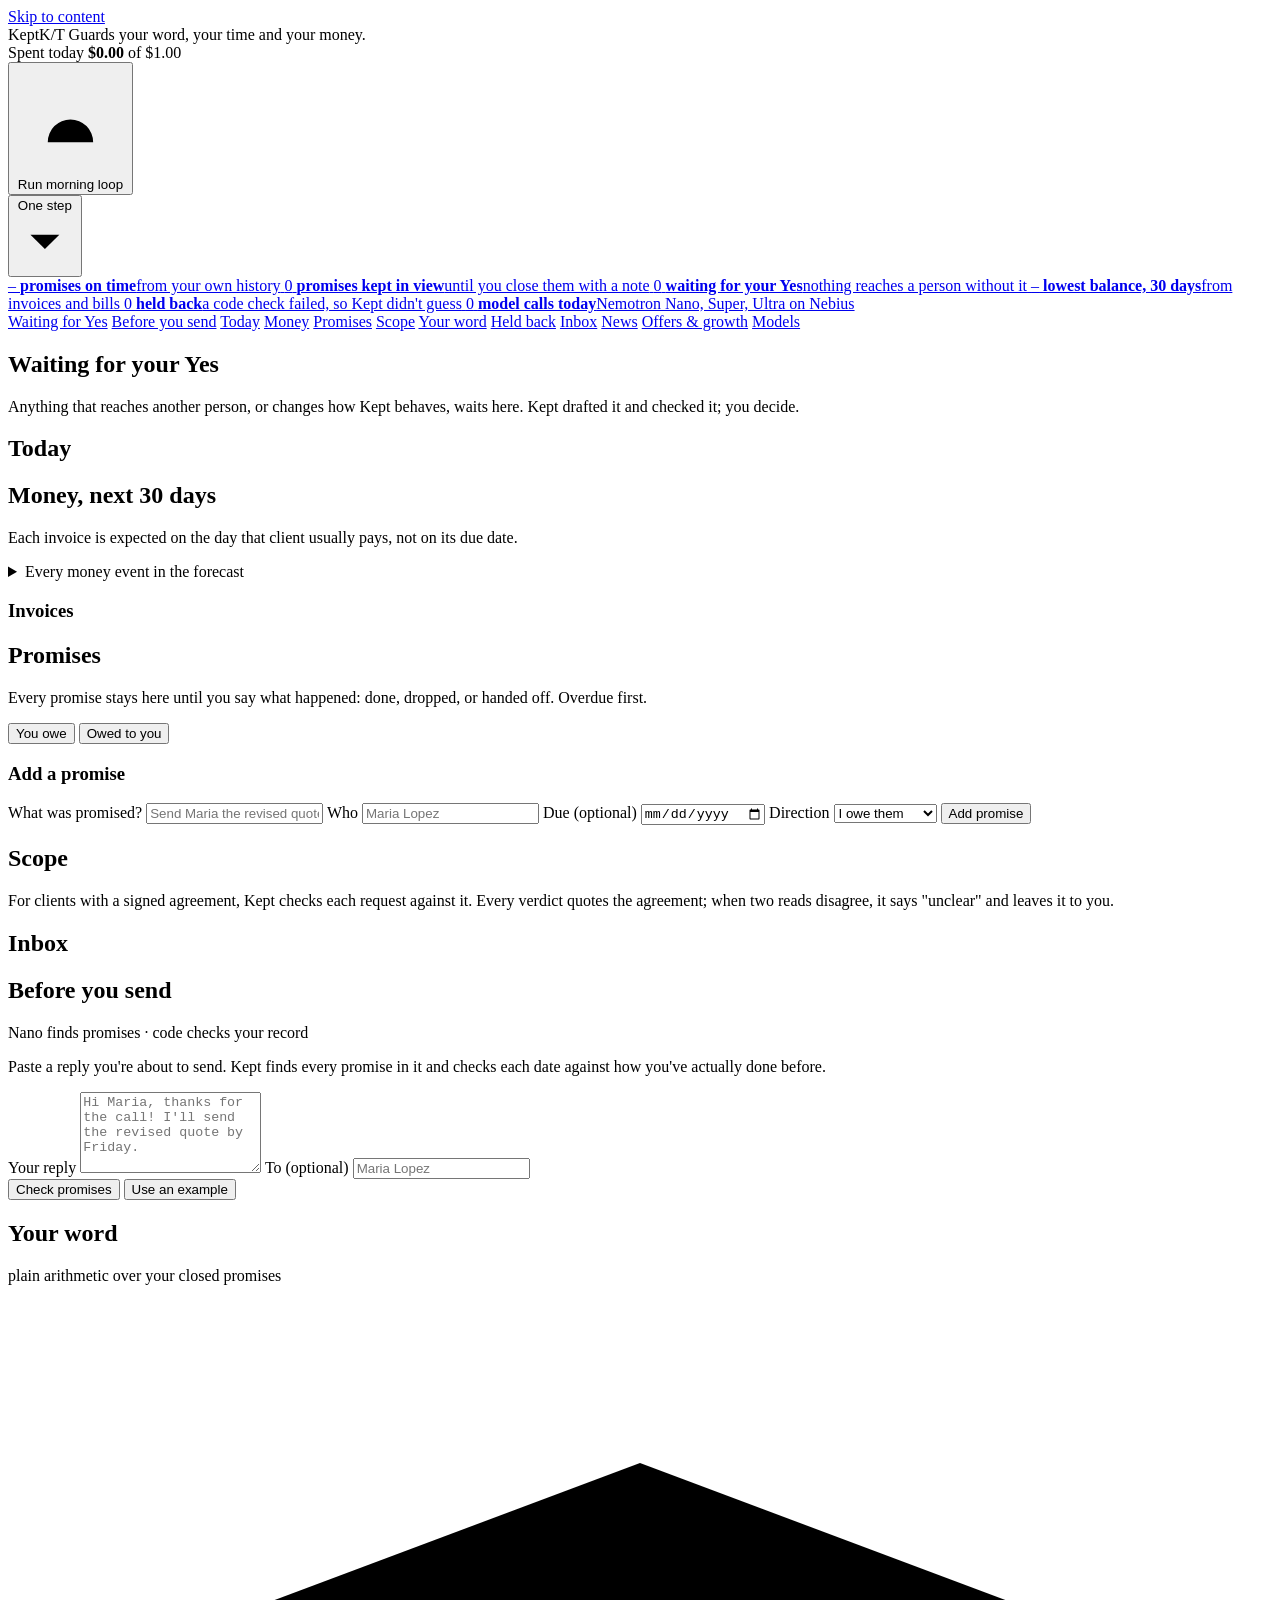
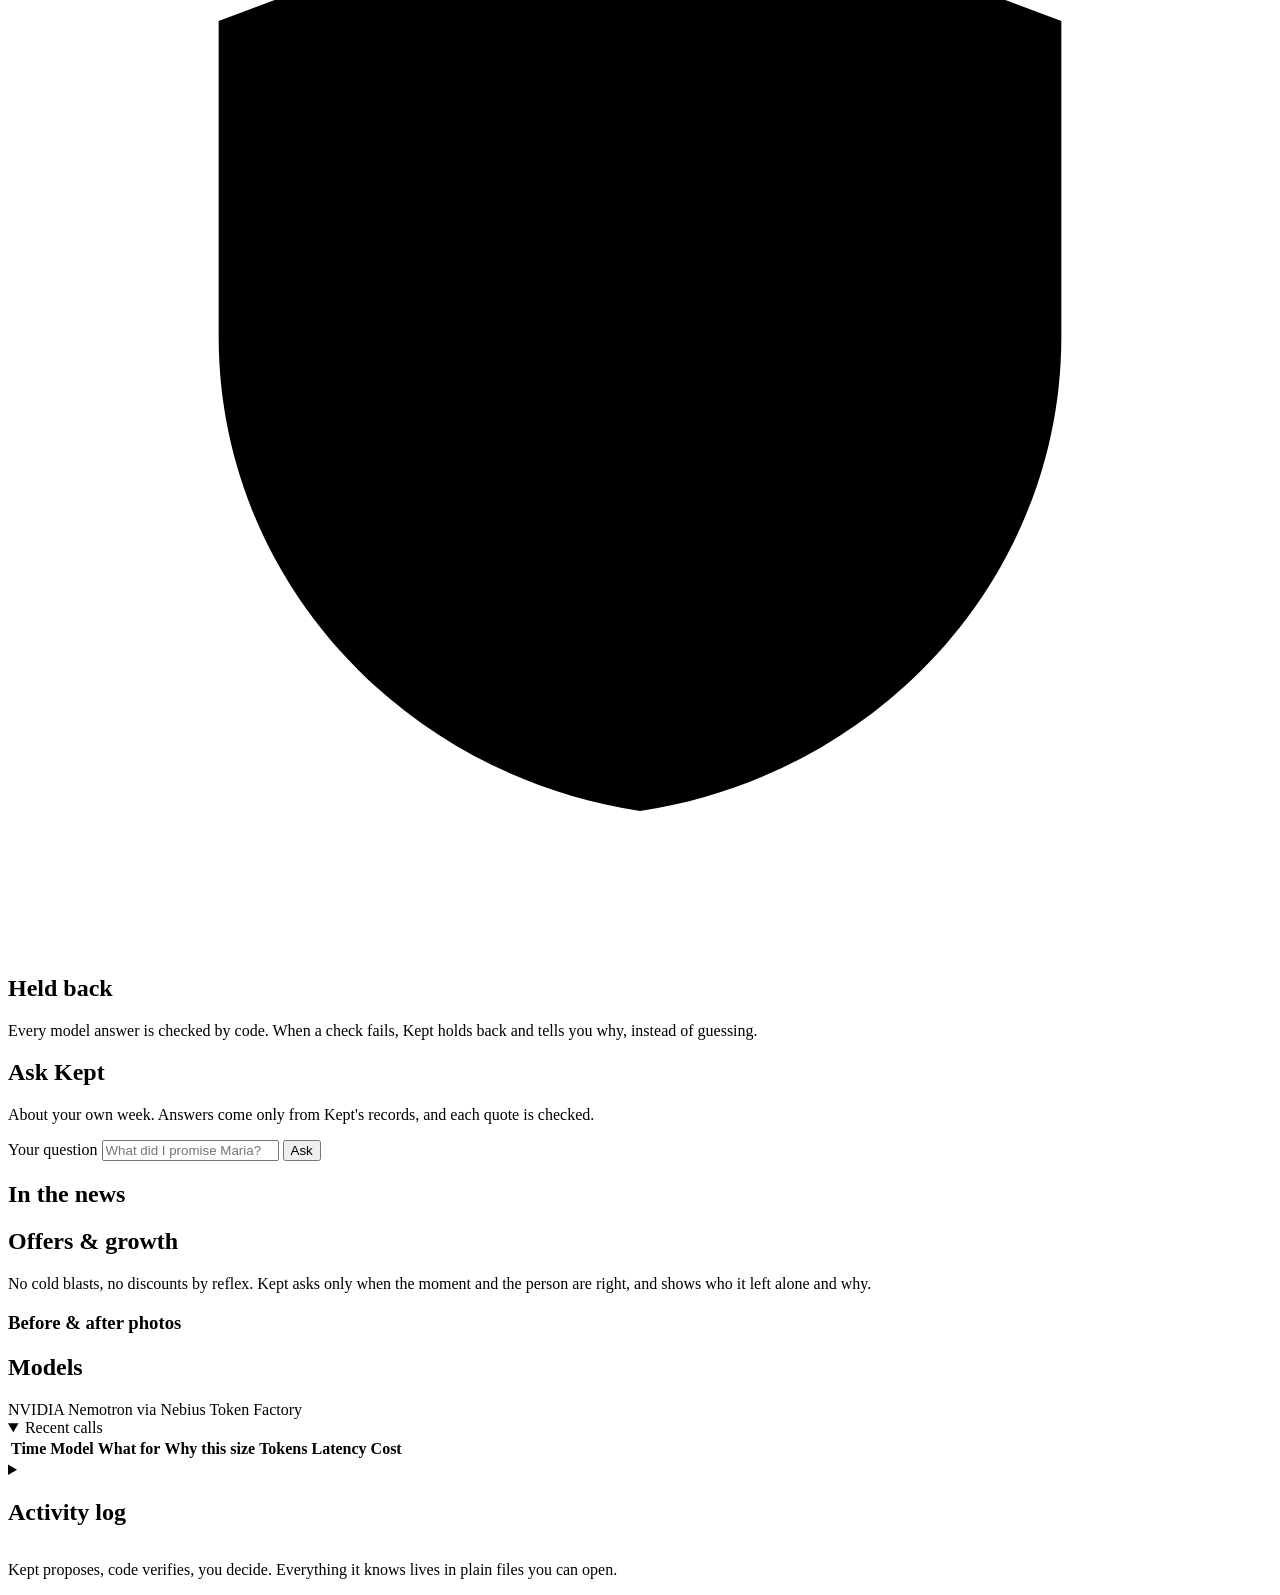
==== web/index.html @ 7b7c9bfc "Demo opens on a recorded live morning; promises the client reminds you of survive the scope check; n" ====
<!doctype html>
<html lang="en">
<head>
  <meta charset="utf-8">
  <meta name="viewport" content="width=device-width, initial-scale=1">
  <title>Kept</title>
  <meta name="description" content="Kept guards a one-person business's word, time and money. Every promise kept visible, every model answer checked, nothing sent without your Yes.">
  <meta name="color-scheme" content="light dark">
  <link rel="preconnect" href="https://fonts.googleapis.com">
  <link rel="preconnect" href="https://fonts.gstatic.com" crossorigin>
  <link rel="stylesheet" href="https://fonts.googleapis.com/css2?family=IBM+Plex+Mono:wght@400;500;600&family=Instrument+Sans:wght@400;600;700&family=Caveat:wght@500;600&display=swap">
  <link rel="stylesheet" href="/static/app.css">
</head>
<body>
  <a class="skip" href="#main">Skip to content</a>
  <!-- ink texture for rubber stamps -->
  <svg width="0" height="0" style="position:absolute" aria-hidden="true" focusable="false">
    <filter id="ink" x="-10%" y="-10%" width="120%" height="120%">
      <feTurbulence type="fractalNoise" baseFrequency=".9" numOctaves="2" seed="7" result="noise"/>
      <feColorMatrix in="noise" type="matrix" values="0 0 0 0 0  0 0 0 0 0  0 0 0 0 0  0 0 0 -0.85 1.4" result="speckle"/>
      <feComposite in="SourceGraphic" in2="speckle" operator="in" result="speckled"/>
      <feDisplacementMap in="speckled" in2="noise" scale="1.6"/>
    </filter>
  </svg>

  <header class="topbar">
    <div class="topbar-inner">
      <div class="brand">
        <span class="wordmark" aria-label="Kept">Kept<span class="seal" aria-hidden="true">K/T</span></span>
        <span class="badge badge-demo" id="demo-badge" hidden title="Demo mode: outgoing mail is saved to an outbox, never sent">Demo</span>
        <span class="tagline">Guards your word, your time and your money.</span>
        <span class="snap-note" id="snap-note" hidden></span>
      </div>

      <div class="tier-chips" id="tier-chips" aria-label="Model spend today by size"></div>

      <div class="spend" id="spend" title="Model spend today against the daily budget">
        <div class="spend-label"><span>Spent today</span> <strong id="spend-num">$0.00</strong> <span class="muted" id="spend-of">of $1.00</span></div>
        <div class="bar" role="progressbar" id="spend-bar" aria-label="Model spend today" aria-valuemin="0" aria-valuemax="100" aria-valuenow="0"><span id="spend-fill"></span></div>
      </div>

      <div class="actions">
        <button class="btn btn-primary" id="run-day" type="button" data-job="day">
          <svg class="ico" aria-hidden="true" viewBox="0 0 24 24"><path d="M12 3v2M5.6 5.6l1.4 1.4M3 12h2M19 12h2M17 7l1.4-1.4M7 17a5 5 0 1 1 10 0" /><path d="M3 20h18"/></svg>
          <span>Run morning loop</span>
        </button>
        <div class="menu">
          <button class="btn btn-quiet" id="jobs-toggle" type="button" aria-haspopup="true" aria-expanded="false" aria-controls="jobs-menu">
            <span>One step</span>
            <svg class="ico ico-sm" aria-hidden="true" viewBox="0 0 24 24"><path d="M6 9l6 6 6-6"/></svg>
          </button>
          <div class="menu-pop" id="jobs-menu" role="menu" hidden>
            <p class="menu-group" aria-hidden="true">Your word</p>
            <button role="menuitem" type="button" data-job="triage"><strong>Sort the inbox</strong><span>Nano labels mail and pulls out promises</span></button>
            <button role="menuitem" type="button" data-job="follow_ups"><strong>Draft follow-ups</strong><span>Super writes replies for due promises</span></button>
            <button role="menuitem" type="button" data-job="overload"><strong>Weigh the week</strong><span>Ultra picks one deadline to move</span></button>
            <button role="menuitem" type="button" data-job="learn"><strong>Learn from your history</strong><span>Ultra proposes a rule; code recounts the evidence</span></button>
            <p class="menu-group" aria-hidden="true">Your money</p>
            <button role="menuitem" type="button" data-job="money"><strong>Chase unpaid invoices</strong><span>Friendly, firm, final: one step at a time</span></button>
            <button role="menuitem" type="button" data-job="rescue"><strong>Plan a cash rescue</strong><span>Ultra ranks the fastest honest ways to close a gap</span></button>
            <button role="menuitem" type="button" data-job="offers"><strong>Consider seasonal offers</strong><span>Only when the moment and the person are right</span></button>
            <button role="menuitem" type="button" data-job="growth"><strong>Look for happy clients</strong><span>Ask for a review only at the right moment</span></button>
            <p class="menu-group" aria-hidden="true">Your day</p>
            <button role="menuitem" type="button" data-job="watch"><strong>Check the news</strong><span>Web search, only quoted facts survive</span></button>
            <button role="menuitem" type="button" data-job="brief"><strong>Write the brief</strong><span>Super writes today, rules add what's overdue</span></button>
            <hr id="reset-sep" hidden>
            <button role="menuitem" type="button" id="demo-reset" hidden><strong>Reset demo data</strong><span>Back to the seeded week</span></button>
          </div>
        </div>
      </div>
    </div>
    <div class="runbar" id="runbar" hidden>
      <div class="runbar-inner">
        <span class="spinner" aria-hidden="true"></span>
        <span id="runbar-text">Working…</span>
        <span class="muted" id="runbar-time"></span>
      </div>
    </div>
  </header>

  <div class="toasts" id="toasts" aria-live="assertive" aria-atomic="false"></div>
  <div class="sr-only" id="announcer" aria-live="polite" aria-atomic="true"></div>

  <main id="main" tabindex="-1">
    <!-- the core ideas, with live numbers -->
    <section class="principles" aria-label="Kept at a glance">
      <a class="principle p-word" href="#word">
        <span class="p-num" id="p-word">–</span>
        <span class="p-text"><strong>promises on time</strong><span id="p-word-sub">from your own history</span></span>
      </a>
      <a class="principle" href="#promises">
        <span class="p-num" id="p-open">0</span>
        <span class="p-text"><strong>promises kept in view</strong><span id="p-open-sub">until you close them with a note</span></span>
      </a>
      <a class="principle p-ask" href="#approvals">
        <span class="p-num" id="p-pending">0</span>
        <span class="p-text"><strong>waiting for your Yes</strong><span>nothing reaches a person without it</span></span>
      </a>
      <a class="principle p-cash" href="#money">
        <span class="p-num" id="p-cash">–</span>
        <span class="p-text"><strong id="p-cash-label">lowest balance, 30 days</strong><span id="p-cash-sub">from invoices and bills</span></span>
      </a>
      <a class="principle p-held" href="#held">
        <span class="p-num" id="p-held">0</span>
        <span class="p-text"><strong>held back</strong><span>a code check failed, so Kept didn't guess</span></span>
      </a>
      <a class="principle p-models" href="#models">
        <span class="p-num" id="p-calls">0</span>
        <span class="p-text"><strong>model calls today</strong><span>Nemotron Nano, Super, Ultra on Nebius</span></span>
      </a>
    </section>

    <nav class="jump" aria-label="Sections">
      <a href="#approvals">Waiting for Yes</a>
      <a href="#precheck">Before you send</a>
      <a href="#today">Today</a>
      <a href="#money">Money</a>
      <a href="#rescue" id="jump-rescue" hidden>Rescue plan</a>
      <a href="#promises">Promises</a>
      <a href="#scope">Scope</a>
      <a href="#word">Your word</a>
      <a href="#held">Held back</a>
      <a href="#inbox">Inbox</a>
      <a href="#news">News</a>
      <a href="#growth">Offers &amp; growth</a>
      <a href="#models">Models</a>
    </nav>

    <div class="layout">
      <div class="col col-main">
        <section class="card card-approvals o-1" id="approvals" aria-labelledby="h-approvals">
          <div class="card-head">
            <h2 id="h-approvals">Waiting for your Yes</h2>
            <span class="count" id="approvals-count"></span>
          </div>
          <div class="card-body">
            <p class="lede">Anything that reaches another person, or changes how Kept behaves, waits here. Kept drafted it and checked it; you decide.</p>
            <div id="approvals-list"></div>
            <details class="sub" id="decided-wrap" hidden open>
              <summary>Recently decided <span class="muted" id="decided-count"></span></summary>
              <ul class="plain" id="decided-list"></ul>
            </details>
          </div>
        </section>

        <section class="card o-3" id="today" aria-labelledby="h-today" data-fold>
          <div class="card-head">
            <h2 id="h-today">Today</h2>
            <span class="meta" id="brief-meta"></span>
          </div>
          <div class="card-body"><div id="brief"></div></div>
        </section>

        <section class="card card-money o-4" id="money" aria-labelledby="h-money" data-fold>
          <div class="card-head">
            <h2 id="h-money">Money, next 30 days</h2>
            <span class="meta" id="money-meta"></span>
          </div>
          <div class="card-body">
            <p class="lede">Each invoice is expected on the day that client usually pays, not on its due date.</p>
            <div id="cash-callout"></div>
            <div class="chart" id="cash-chart"></div>
            <details class="sub" id="cash-events-wrap">
              <summary>Every money event in the forecast <span class="muted" id="cash-events-count"></span></summary>
              <ul class="plain events" id="cash-events"></ul>
            </details>
            <h3 class="h3">Invoices</h3>
            <div id="invoices"></div>
          </div>
        </section>

        <section class="card card-rescue o-5" id="rescue" aria-labelledby="h-rescue" hidden data-fold>
          <div class="card-head">
            <h2 id="h-rescue">Rescue plan</h2>
            <span class="meta" id="rescue-meta"></span>
          </div>
          <div class="card-body"><div id="rescue-body"></div></div>
        </section>

        <section class="card o-6" id="promises" aria-labelledby="h-promises" data-fold>
          <div class="card-head">
            <h2 id="h-promises">Promises</h2>
            <span class="count" id="promises-count"></span>
          </div>
          <div class="card-body">
            <p class="lede">Every promise stays here until you say what happened: done, dropped, or handed off. Overdue first.</p>
            <div class="tabs" role="tablist" aria-label="Which promises">
              <button role="tab" type="button" id="tab-i_owe" aria-controls="ledger-panel" aria-selected="true" data-dir="i_owe">You owe <span class="tab-n" id="n-i_owe"></span></button>
              <button role="tab" type="button" id="tab-owed_to_me" aria-controls="ledger-panel" aria-selected="false" tabindex="-1" data-dir="owed_to_me">Owed to you <span class="tab-n" id="n-owed_to_me"></span></button>
            </div>
            <div id="ledger-panel" role="tabpanel" aria-labelledby="tab-i_owe">
              <ul class="ledger" id="ledger-list"></ul>
            </div>

            <form class="addform" id="add-form" autocomplete="off">
              <h3 class="h3">Add a promise</h3>
              <div class="fields">
                <label class="field field-wide"><span>What was promised?</span>
                  <input name="text" required maxlength="300" placeholder="Send Maria the revised quote">
                </label>
                <label class="field"><span>Who</span>
                  <input name="who" maxlength="120" placeholder="Maria Lopez">
                </label>
                <label class="field"><span>Due <span class="muted">(optional)</span></span>
                  <input name="due" type="date">
                </label>
                <label class="field"><span>Direction</span>
                  <select name="direction">
                    <option value="i_owe">I owe them</option>
                    <option value="owed_to_me">They owe me</option>
                  </select>
                </label>
                <button class="btn btn-secondary" type="submit">Add promise</button>
              </div>
            </form>

            <details class="sub" id="closed-wrap" hidden open>
              <summary>Closed recently <span class="muted" id="closed-count"></span></summary>
              <ul class="plain" id="closed-list"></ul>
            </details>
          </div>
        </section>

        <section class="card o-7" id="scope" aria-labelledby="h-scope" data-fold>
          <div class="card-head">
            <h2 id="h-scope">Scope</h2>
            <span class="meta" id="scope-meta"></span>
          </div>
          <div class="card-body">
            <p class="lede">For clients with a signed agreement, Kept checks each request against it. Every verdict quotes the agreement; when two reads disagree, it says "unclear" and leaves it to you.</p>
            <div id="scope-list"></div>
          </div>
        </section>

        <section class="card o-10" id="inbox" aria-labelledby="h-inbox" data-fold data-folded>
          <div class="card-head">
            <h2 id="h-inbox">Inbox</h2>
            <span class="count" id="inbox-count"></span>
          </div>
          <div class="card-body"><ul class="mail" id="inbox-list"></ul></div>
        </section>
      </div>

      <div class="col col-side">
        <section class="card card-precheck o-2" id="precheck" aria-labelledby="h-precheck">
          <div class="card-head">
            <h2 id="h-precheck">Before you send</h2>
            <span class="meta">Nano finds promises · code checks your record</span>
          </div>
          <div class="card-body">
            <p class="lede">Paste a reply you're about to send. Kept finds every promise in it and checks each date against how you've actually done before.</p>
            <form id="pre-form" class="preform" autocomplete="off">
              <label class="field"><span>Your reply</span>
                <textarea id="pre-text" name="text" rows="5" required maxlength="4000" placeholder="Hi Maria, thanks for the call! I'll send the revised quote by Friday."></textarea>
              </label>
              <label class="field"><span>To <span class="muted">(optional)</span></span>
                <input id="pre-to" name="to" maxlength="120" placeholder="Maria Lopez">
              </label>
              <div class="pre-actions">
                <button class="btn btn-primary" type="submit" id="pre-btn">Check promises</button>
                <button class="btn btn-quiet btn-small" type="button" id="pre-example">Use an example</button>
              </div>
            </form>
            <div id="pre-out" aria-live="polite"></div>
          </div>
        </section>

        <section class="card o-8" id="word" aria-labelledby="h-word" data-fold>
          <div class="card-head">
            <h2 id="h-word">Your word</h2>
            <span class="meta">plain arithmetic over your closed promises</span>
          </div>
          <div class="card-body"><div id="word-body"></div></div>
        </section>

        <section class="card card-held o-9" id="held" aria-labelledby="h-held" data-fold>
          <div class="card-head">
            <h2 id="h-held">
              <svg class="ico" aria-hidden="true" viewBox="0 0 24 24"><path d="M12 3l8 3v6c0 4.5-3.4 8.3-8 9-4.6-.7-8-4.5-8-9V6l8-3z"/><path d="M9 12l2 2 4-4"/></svg>
              Held back
            </h2>
            <span class="count" id="held-count"></span>
          </div>
          <div class="card-body">
            <p class="lede">Every model answer is checked by code. When a check fails, Kept holds back and tells you why, instead of guessing.</p>
            <ul class="held" id="held-list"></ul>
          </div>
        </section>

        <section class="card o-11" id="ask" aria-labelledby="h-ask" data-fold>
          <div class="card-head"><h2 id="h-ask">Ask Kept</h2></div>
          <div class="card-body">
            <p class="lede">About your own week. Answers come only from Kept's records, and each quote is checked.</p>
            <form id="ask-form" class="askform" autocomplete="off">
              <label class="sr-only" for="ask-q">Your question</label>
              <input id="ask-q" name="question" required maxlength="500" placeholder="What did I promise Maria?">
              <button class="btn btn-secondary" type="submit" id="ask-btn">Ask</button>
            </form>
            <div id="ask-out" aria-live="polite"></div>
          </div>
        </section>

        <section class="card o-12" id="news" aria-labelledby="h-news" data-fold data-folded>
          <div class="card-head">
            <h2 id="h-news">In the news</h2>
            <span class="meta" id="news-meta"></span>
          </div>
          <div class="card-body"><div id="news-list"></div></div>
        </section>

        <section class="card o-13" id="growth" aria-labelledby="h-growth" data-fold>
          <div class="card-head">
            <h2 id="h-growth">Offers &amp; growth</h2>
          </div>
          <div class="card-body">
            <p class="lede">No cold blasts, no discounts by reflex. Kept asks only when the moment and the person are right, and shows who it left alone and why.</p>
            <div id="growth-body"></div>
            <h3 class="h3">Before &amp; after photos</h3>
            <div id="media-body"></div>
          </div>
        </section>
      </div>
    </div>

    <div class="wide">
      <section class="card" id="models" aria-labelledby="h-models" data-fold>
        <div class="card-head">
          <h2 id="h-models">Models</h2>
          <span class="meta">NVIDIA Nemotron via Nebius Token Factory</span>
        </div>
        <div class="card-body">
          <div class="tiers" id="tiers"></div>
          <div class="budget" id="budget"></div>
          <details class="sub" id="calls-details" open>
            <summary>Recent calls <span class="muted" id="calls-count"></span></summary>
            <div class="table-wrap" id="calls-wrap" tabindex="0" role="region" aria-label="Recent model calls">
              <table class="calls">
                <thead><tr><th scope="col">Time</th><th scope="col">Model</th><th scope="col">What for</th><th scope="col" class="why-col">Why this size</th><th scope="col" class="num tok-col">Tokens</th><th scope="col" class="num">Latency</th><th scope="col" class="num">Cost</th></tr></thead>
                <tbody id="calls-body"></tbody>
              </table>
            </div>
            <p class="empty" id="calls-empty" hidden></p>
          </details>
        </div>
      </section>

      <section class="card" id="activity" aria-labelledby="h-activity">
        <details>
          <summary><h2 id="h-activity" class="inline-h">Activity log</h2> <span class="muted" id="activity-count"></span></summary>
          <ul class="activity" id="activity-list"></ul>
        </details>
      </section>
    </div>
  </main>

  <footer class="foot">
    <p>Kept proposes, code verifies, you decide. Everything it knows lives in plain files you can open. <span id="owner-line"></span></p>
  </footer>

  <dialog id="close-dialog" aria-labelledby="close-title">
    <form method="dialog" id="close-form">
      <h2 id="close-title">Close this promise</h2>
      <p class="dialog-promise" id="close-text"></p>
      <fieldset class="resolutions">
        <legend>What happened?</legend>
        <label><input type="radio" name="resolution" value="done" checked> <span><strong>Done</strong> it's delivered</span></label>
        <label><input type="radio" name="resolution" value="dropped"> <span><strong>Dropped</strong> not doing it, on purpose</span></label>
        <label><input type="radio" name="resolution" value="handed_off"> <span><strong>Handed off</strong> someone else has it</span></label>
      </fieldset>
      <label class="field"><span>Note for future you <span class="muted">(required, what actually happened)</span></span>
        <textarea name="note" id="close-note" rows="3" minlength="5" required placeholder="Sent the quote PDF, Maria confirmed"></textarea>
      </label>
      <p class="form-error" id="close-error" role="alert"></p>
      <div class="dialog-actions">
        <button class="btn btn-quiet" type="button" id="close-cancel">Cancel</button>
        <button class="btn btn-primary" type="submit" id="close-submit">Close promise</button>
      </div>
    </form>
  </dialog>

  <script src="/static/app.js" defer></script>
</body>
</html>
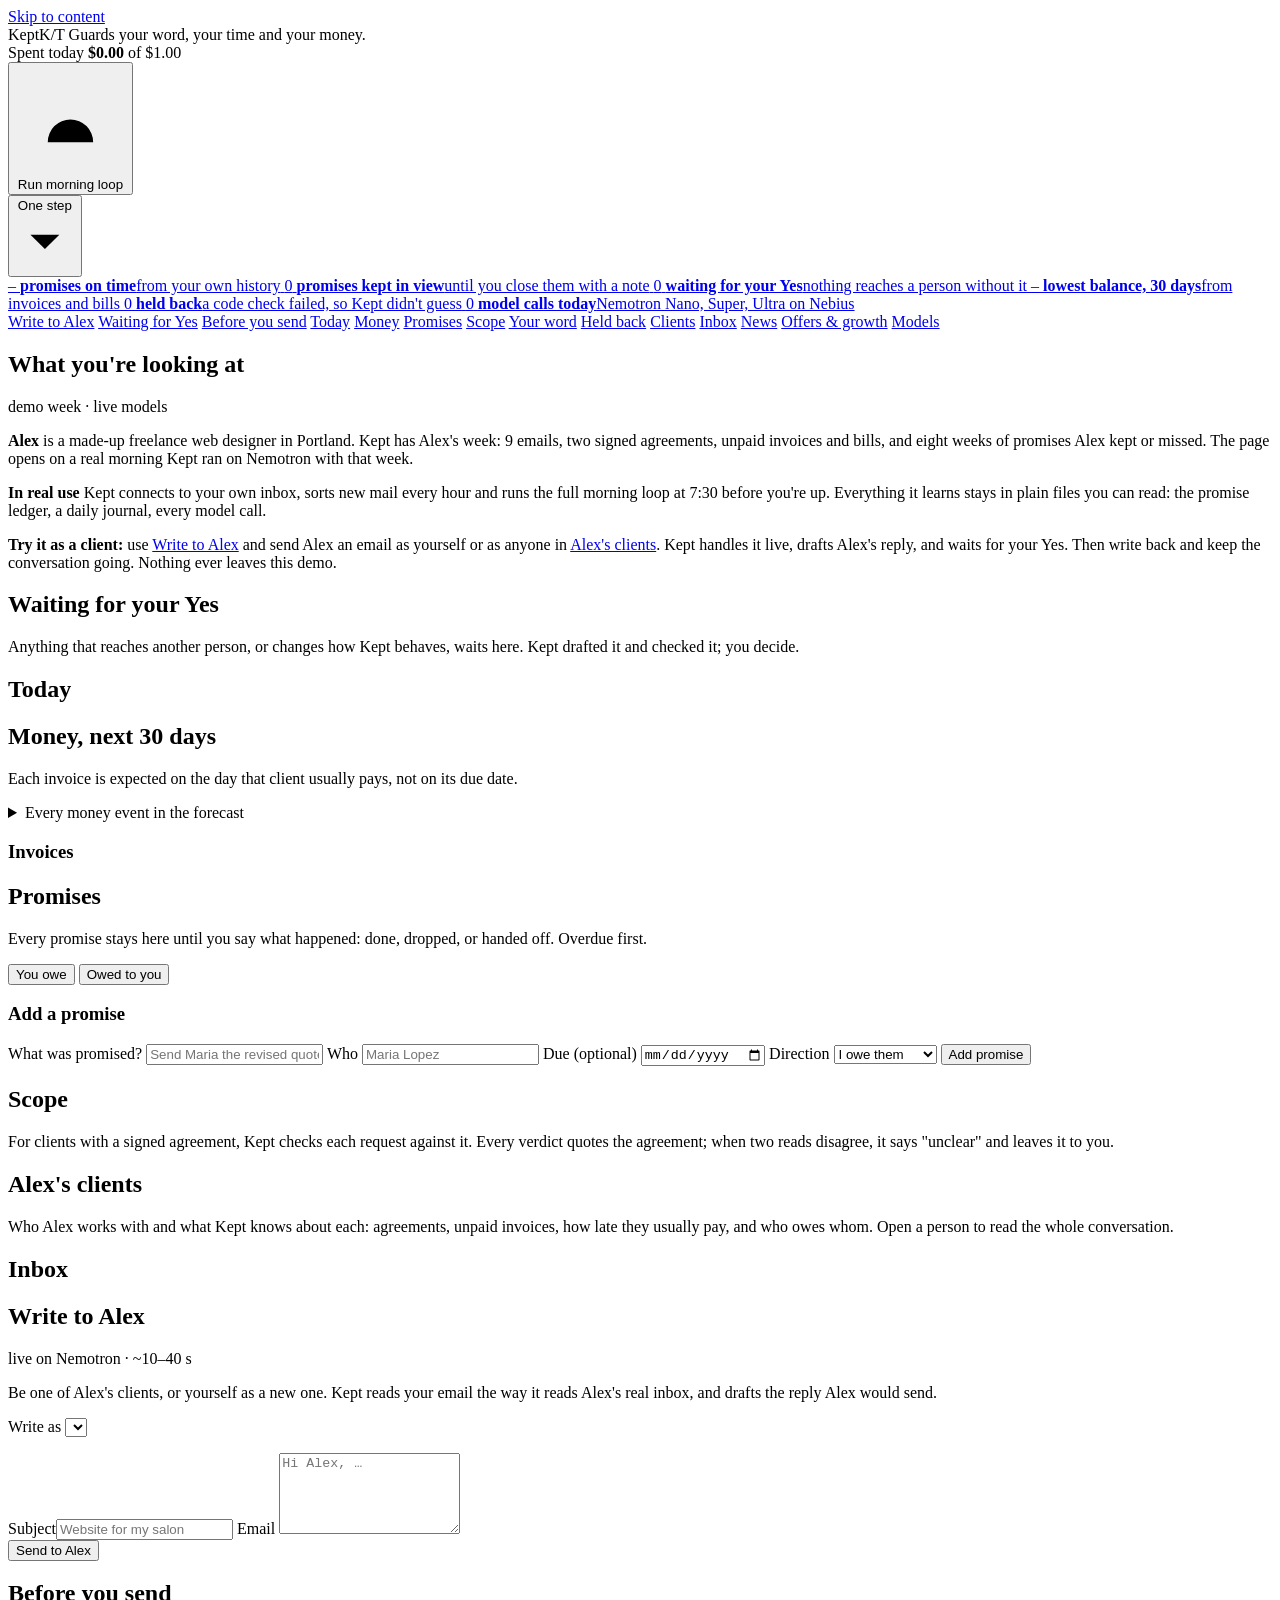
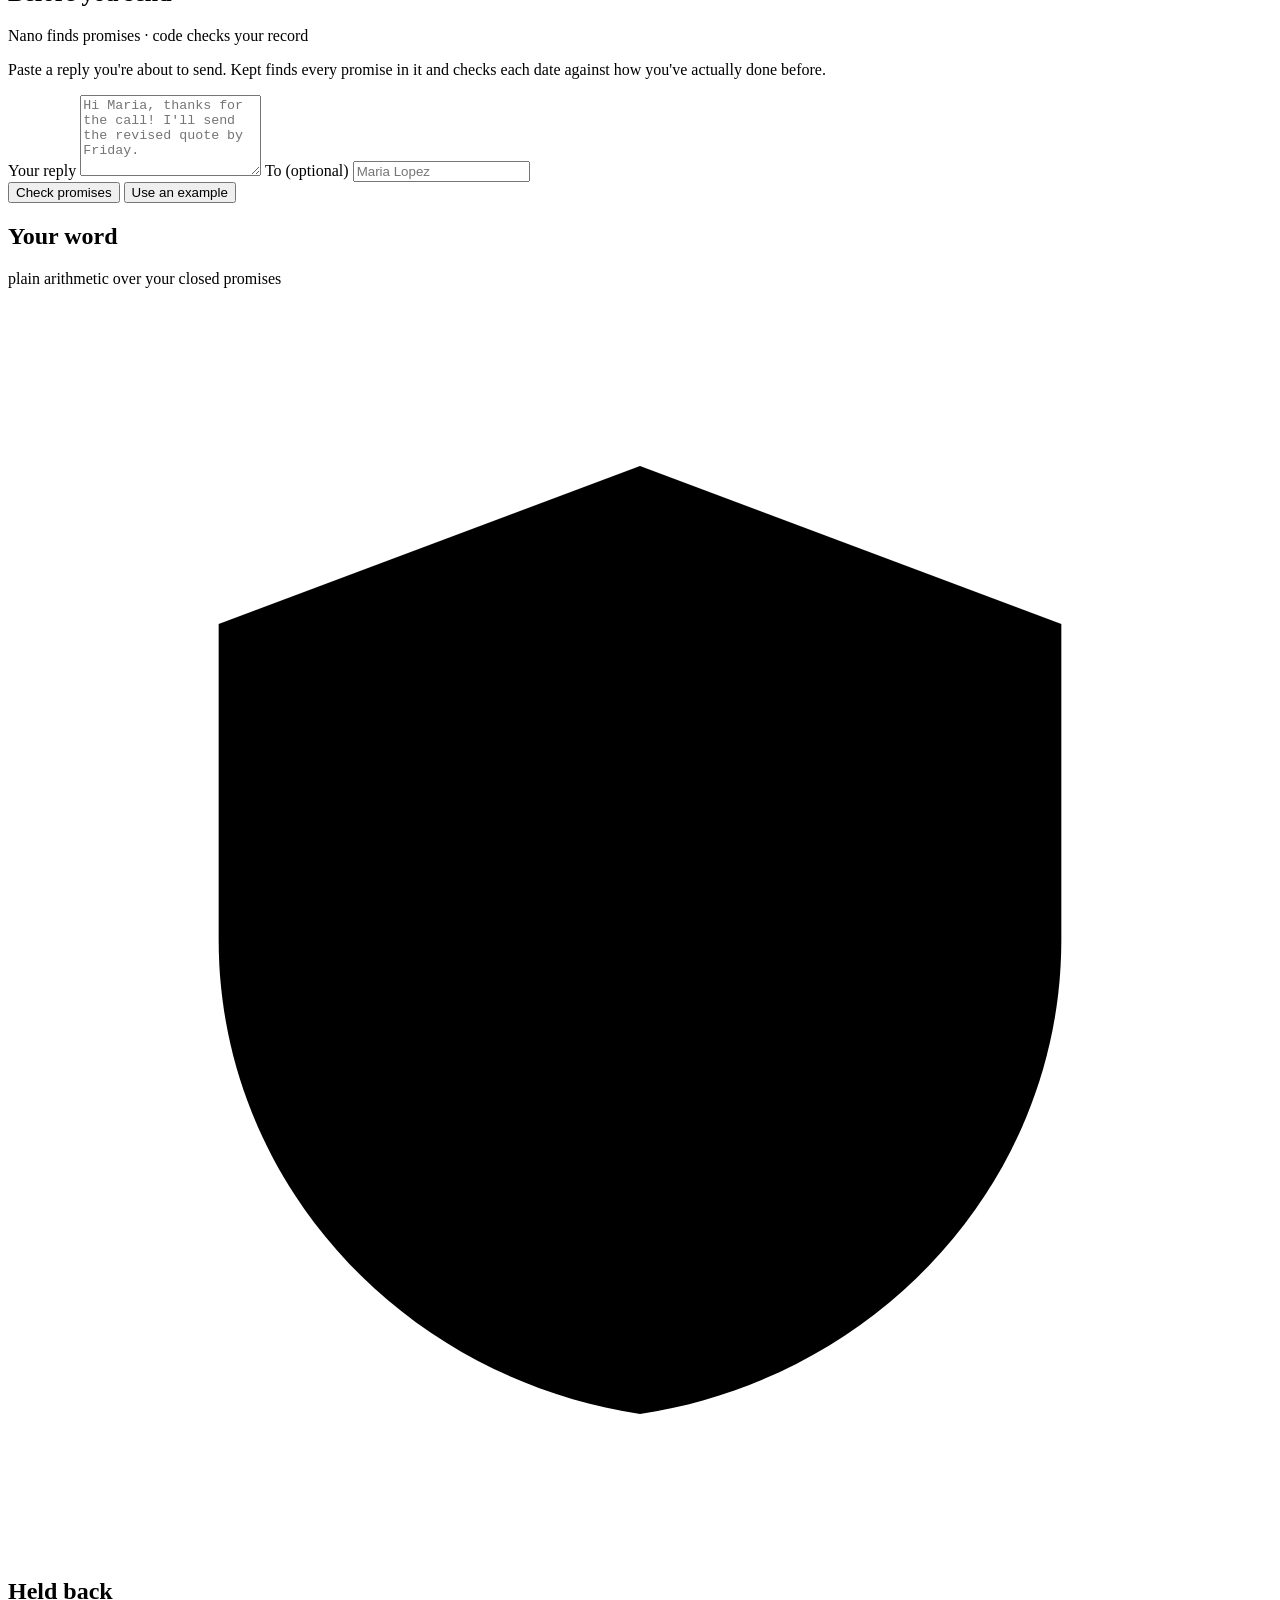
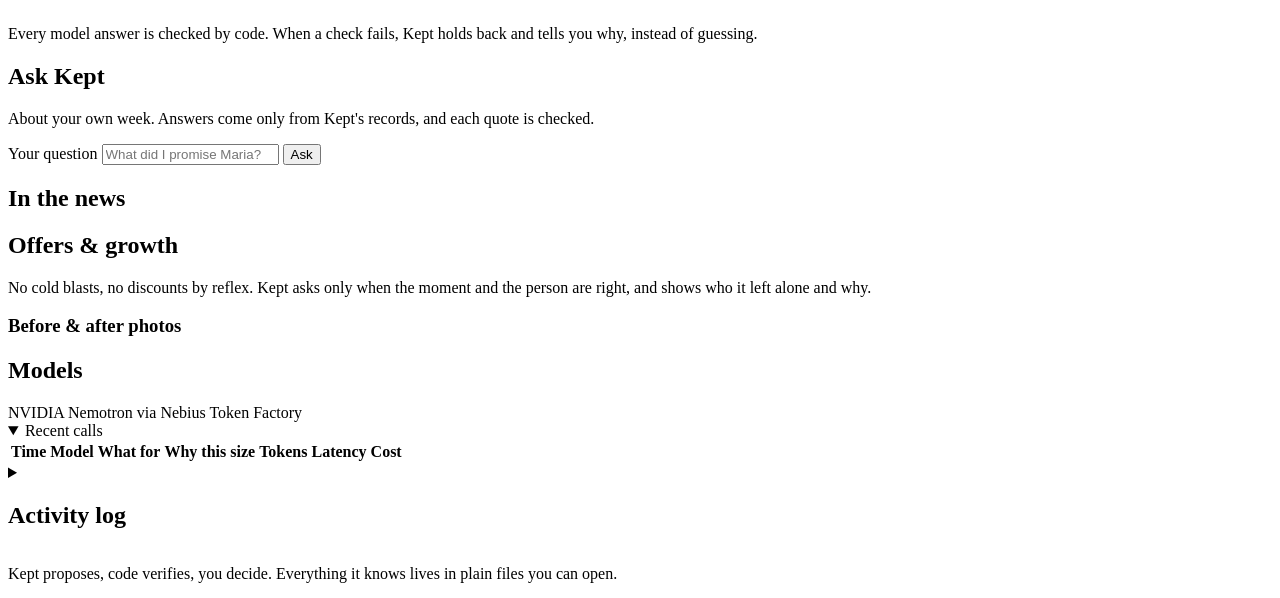
==== commit 5bc6df3d: "Write to Alex: a visitor plays a client and Kept answers live (sort, scope, promises, a reply checke" ====
--- a/web/index.html
+++ b/web/index.html
@@ -64,7 +64,7 @@
             <button role="menuitem" type="button" data-job="watch"><strong>Check the news</strong><span>Web search, only quoted facts survive</span></button>
             <button role="menuitem" type="button" data-job="brief"><strong>Write the brief</strong><span>Super writes today, rules add what's overdue</span></button>
             <hr id="reset-sep" hidden>
-            <button role="menuitem" type="button" id="demo-reset" hidden><strong>Reset demo data</strong><span>Back to the seeded week</span></button>
+            <button role="menuitem" type="button" id="demo-reset" hidden><strong>Reset the demo</strong><span>Back to the recorded morning; clears what you tried</span></button>
           </div>
         </div>
       </div>
@@ -111,6 +111,7 @@
     </section>
 
     <nav class="jump" aria-label="Sections">
+      <a href="#write">Write to Alex</a>
       <a href="#approvals">Waiting for Yes</a>
       <a href="#precheck">Before you send</a>
       <a href="#today">Today</a>
@@ -120,6 +121,7 @@
       <a href="#scope">Scope</a>
       <a href="#word">Your word</a>
       <a href="#held">Held back</a>
+      <a href="#clients">Clients</a>
       <a href="#inbox">Inbox</a>
       <a href="#news">News</a>
       <a href="#growth">Offers &amp; growth</a>
@@ -128,6 +130,24 @@
 
     <div class="layout">
       <div class="col col-main">
+        <section class="card card-howto o-0" id="howto" aria-labelledby="h-howto">
+          <div class="card-head">
+            <h2 id="h-howto">What you're looking at</h2>
+            <span class="meta">demo week · live models</span>
+          </div>
+          <div class="card-body howto">
+            <p><strong>Alex</strong> is a made-up freelance web designer in Portland. Kept has Alex's week: 9 emails, two signed
+              agreements, unpaid invoices and bills, and eight weeks of promises Alex kept or missed. The page opens on a
+              real morning Kept ran on Nemotron with that week.</p>
+            <p><strong>In real use</strong> Kept connects to your own inbox, sorts new mail every hour and runs the full morning
+              loop at 7:30 before you're up. Everything it learns stays in plain files you can read: the promise ledger,
+              a daily journal, every model call.</p>
+            <p><strong>Try it as a client:</strong> use <a href="#write">Write to Alex</a> and send Alex an email as yourself or as
+              anyone in <a href="#clients">Alex's clients</a>. Kept handles it live, drafts Alex's reply, and waits for your
+              Yes. Then write back and keep the conversation going. Nothing ever leaves this demo.</p>
+          </div>
+        </section>
+
         <section class="card card-approvals o-1" id="approvals" aria-labelledby="h-approvals">
           <div class="card-head">
             <h2 id="h-approvals">Waiting for your Yes</h2>
@@ -232,6 +252,18 @@
           </div>
         </section>
 
+        <section class="card o-6" id="clients" aria-labelledby="h-clients" data-fold>
+          <div class="card-head">
+            <h2 id="h-clients">Alex's clients</h2>
+            <span class="count" id="clients-count"></span>
+          </div>
+          <div class="card-body">
+            <p class="lede">Who Alex works with and what Kept knows about each: agreements, unpaid invoices, how late they
+              usually pay, and who owes whom. Open a person to read the whole conversation.</p>
+            <div id="clients-list"></div>
+          </div>
+        </section>
+
         <section class="card o-10" id="inbox" aria-labelledby="h-inbox" data-fold data-folded>
           <div class="card-head">
             <h2 id="h-inbox">Inbox</h2>
@@ -242,6 +274,36 @@
       </div>
 
       <div class="col col-side">
+        <section class="card card-write o-0" id="write" aria-labelledby="h-write">
+          <div class="card-head">
+            <h2 id="h-write">Write to Alex</h2>
+            <span class="meta">live on Nemotron · ~10–40 s</span>
+          </div>
+          <div class="card-body">
+            <p class="lede">Be one of Alex's clients, or yourself as a new one. Kept reads your email the way it reads Alex's
+              real inbox, and drafts the reply Alex would send.</p>
+            <form id="w-form" class="preform" autocomplete="off">
+              <label class="field"><span>Write as</span>
+                <select id="w-who" name="who"></select>
+              </label>
+              <p class="foot muted" id="w-about"></p>
+              <div class="w-new" id="w-new" hidden>
+                <label class="field"><span>Your name</span><input id="w-name" maxlength="60" placeholder="Jo Rivera"></label>
+                <label class="field"><span>Your email <span class="muted">(nothing is sent)</span></span><input id="w-email" maxlength="120" placeholder="jo@example.com"></label>
+              </div>
+              <label class="field"><span>Subject</span><input id="w-subject" maxlength="120" placeholder="Website for my salon"></label>
+              <label class="field"><span>Email</span>
+                <textarea id="w-body" rows="5" required maxlength="2000" placeholder="Hi Alex, …"></textarea>
+              </label>
+              <div class="w-examples" id="w-examples" aria-label="Examples"></div>
+              <div class="pre-actions">
+                <button class="btn btn-primary" type="submit" id="w-btn">Send to Alex</button>
+              </div>
+            </form>
+            <div id="w-out" aria-live="polite"></div>
+          </div>
+        </section>
+
         <section class="card card-precheck o-2" id="precheck" aria-labelledby="h-precheck">
           <div class="card-head">
             <h2 id="h-precheck">Before you send</h2>
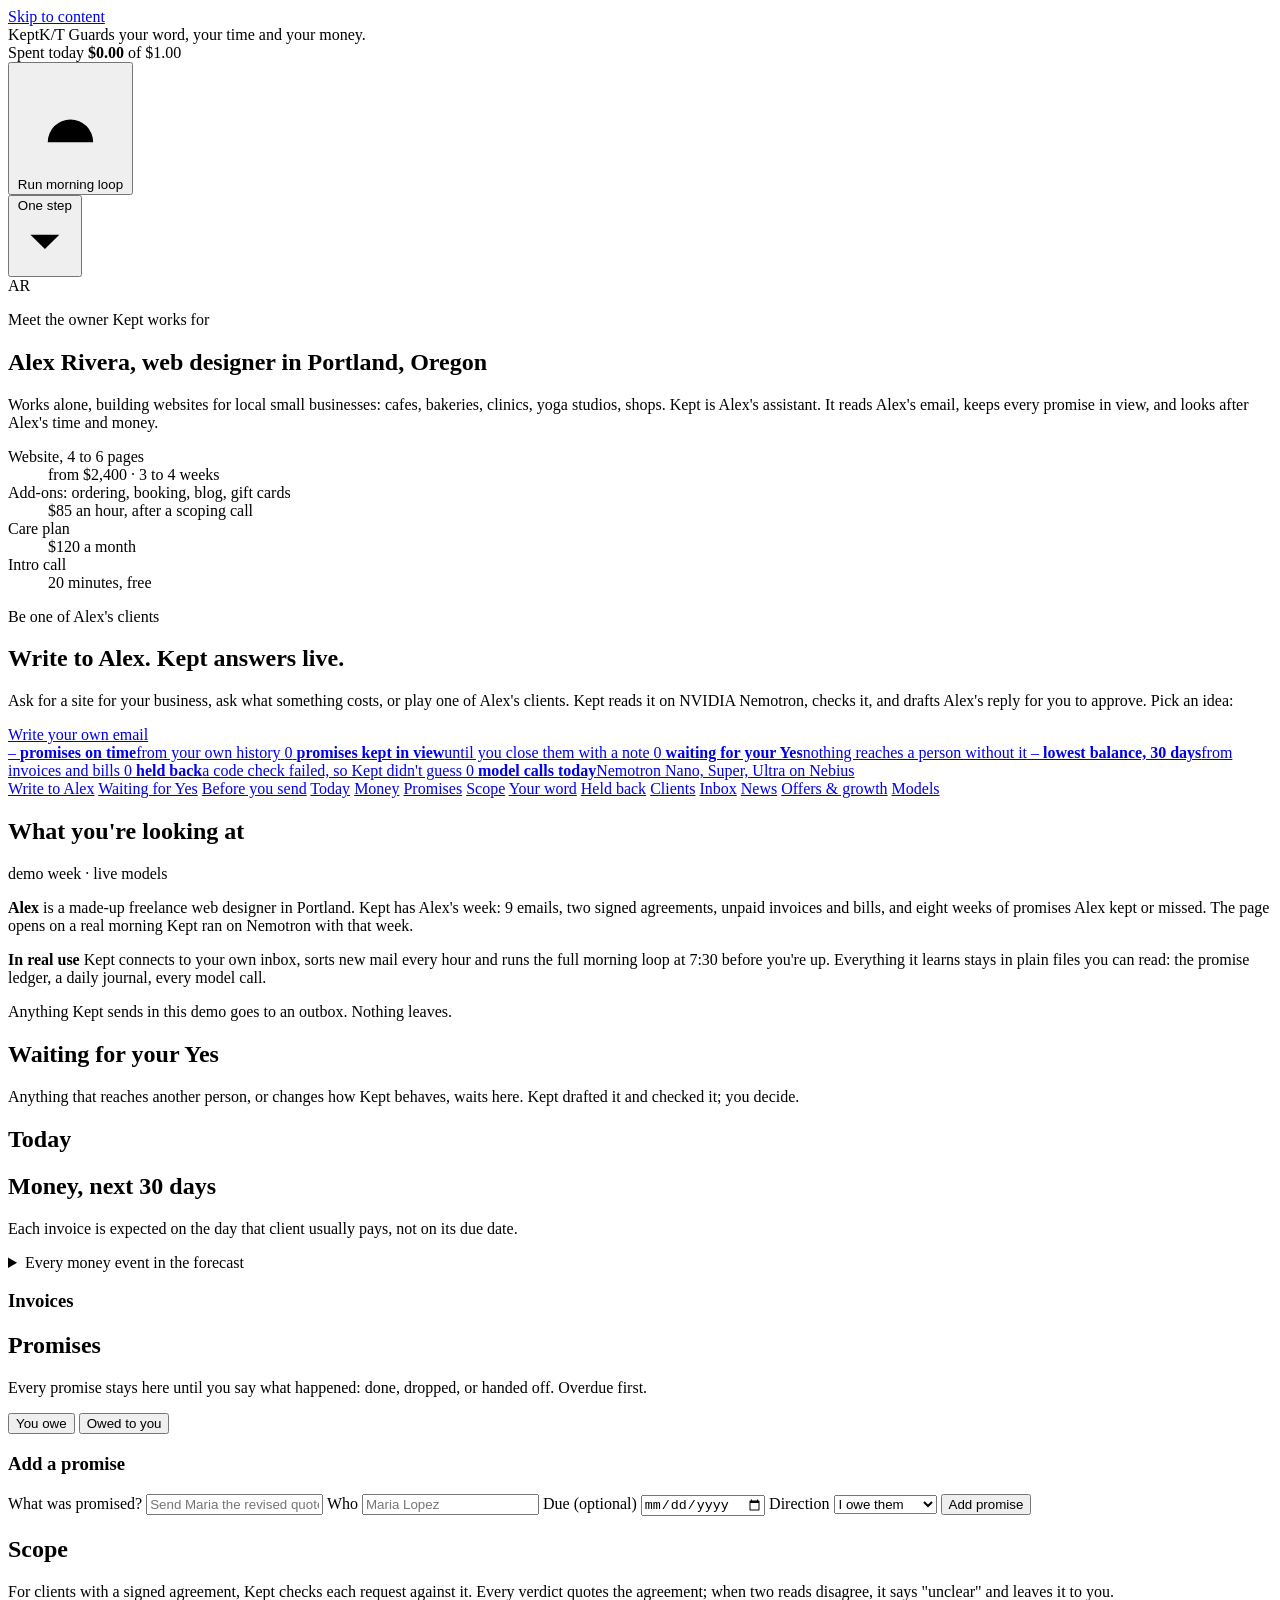
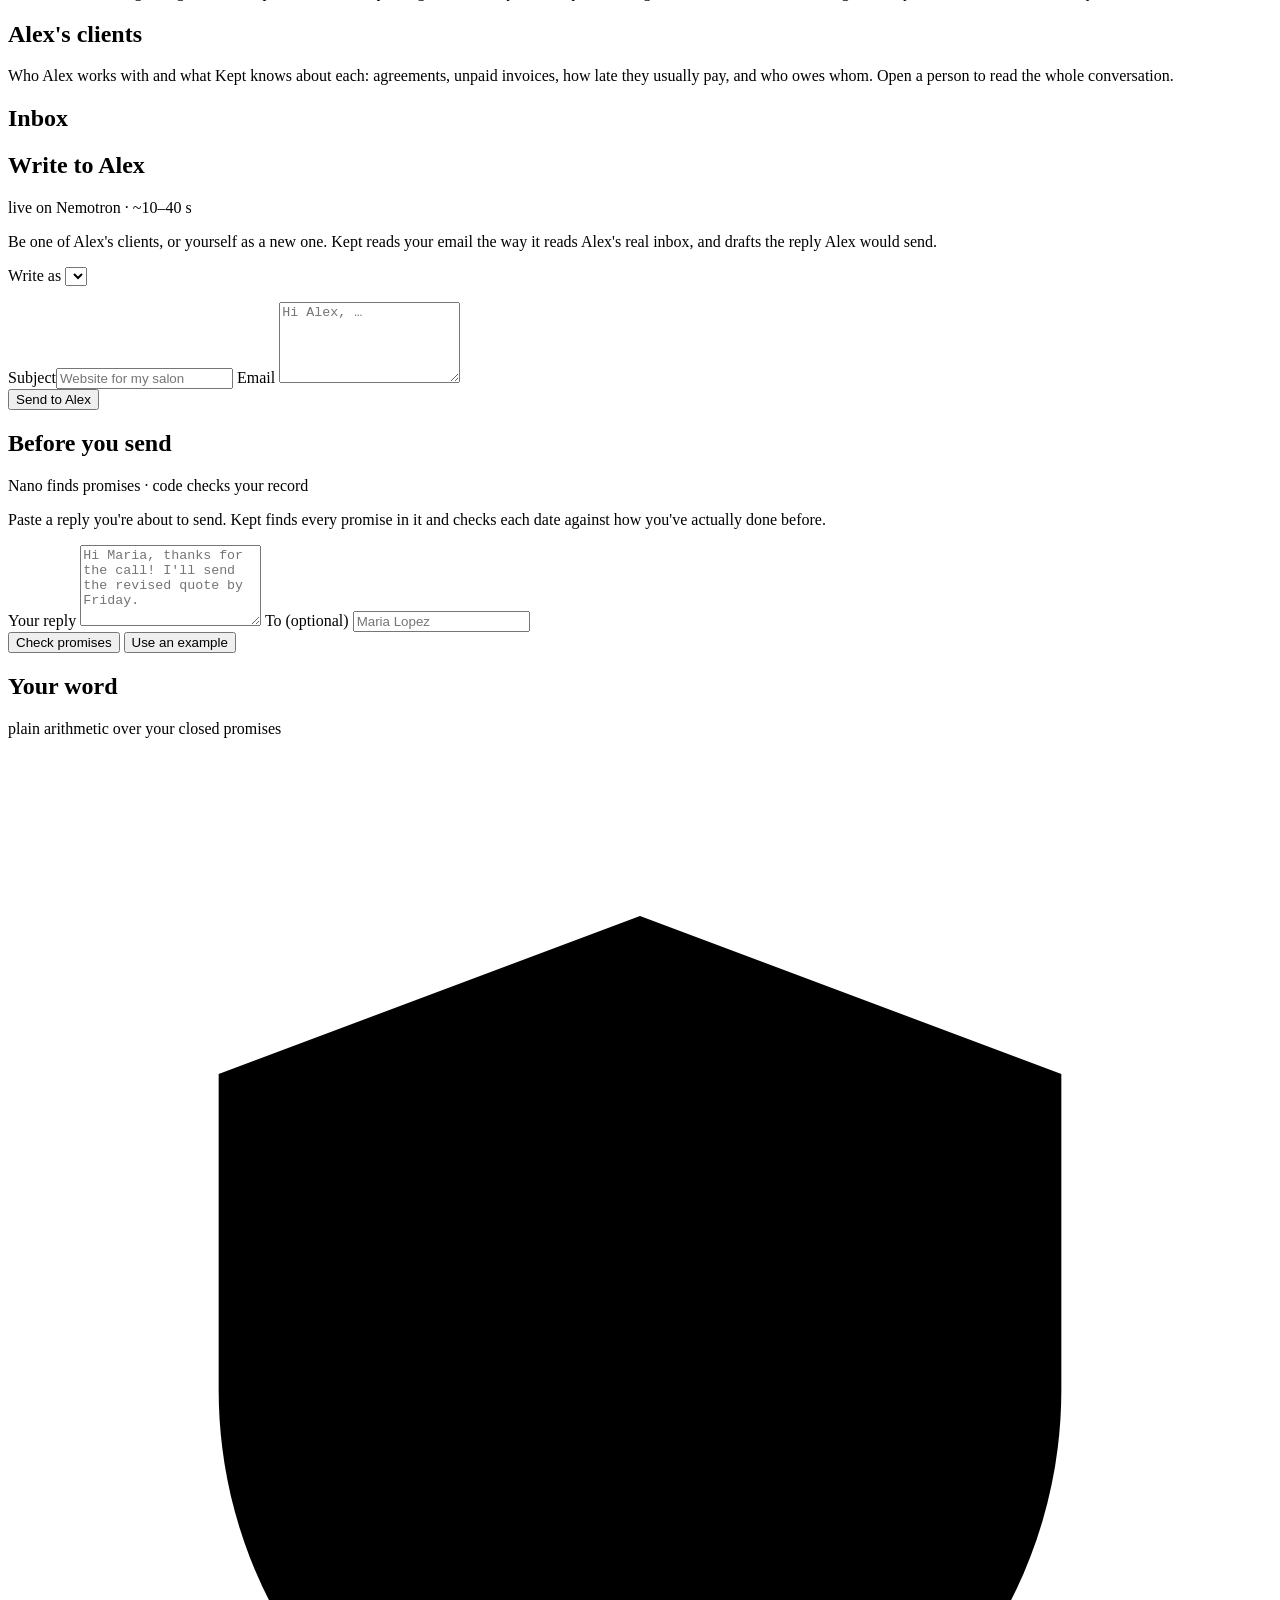
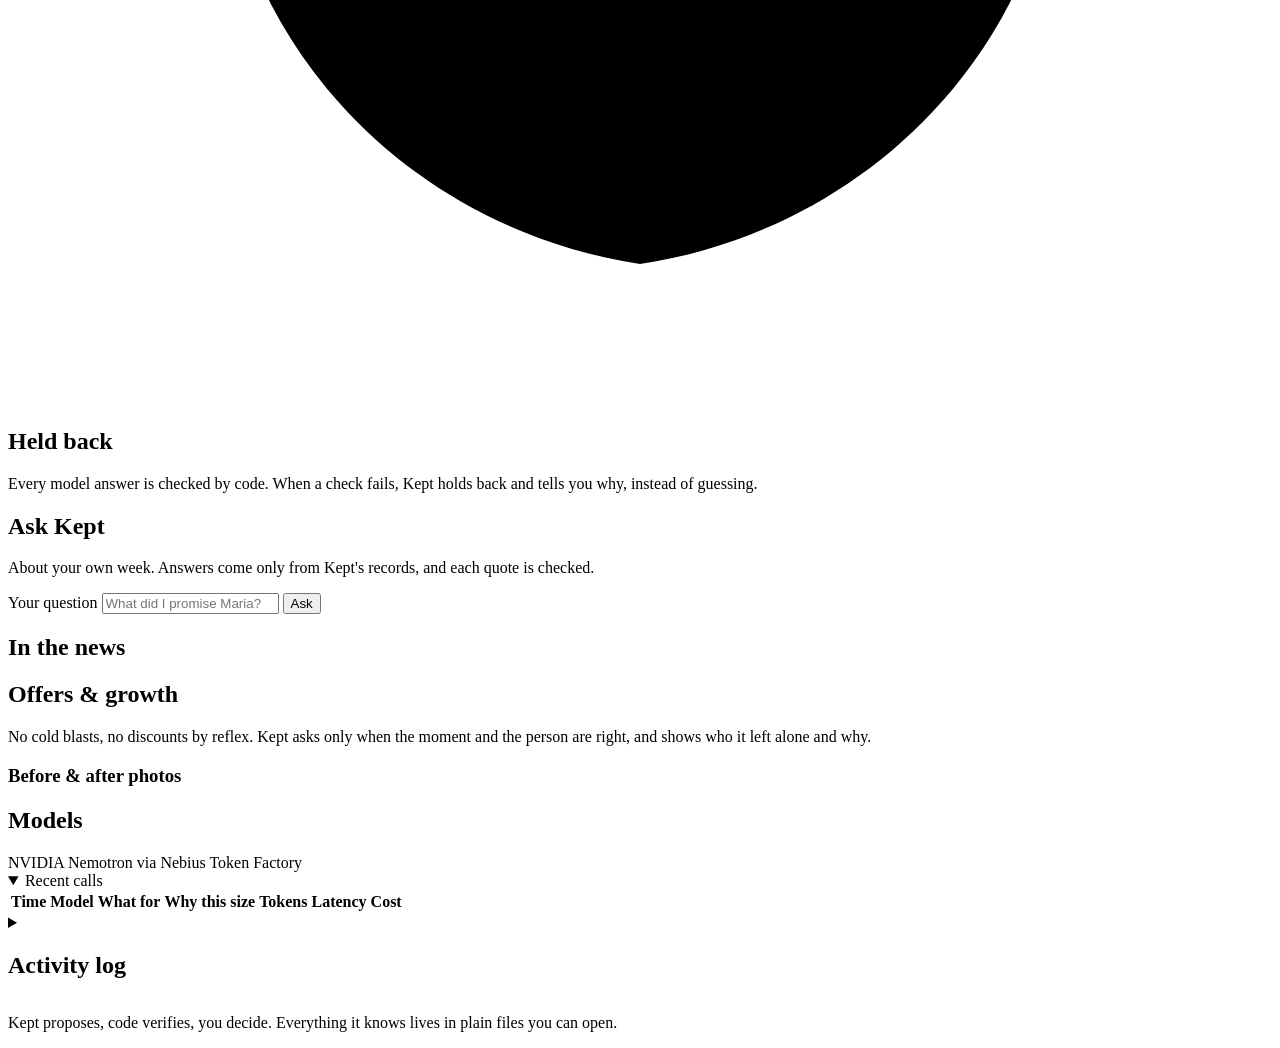
==== commit b393ca4a: "Meet Alex: who Kept works for, services and prices, ideas to write as a client; the business lives i" ====
--- a/web/index.html
+++ b/web/index.html
@@ -82,6 +82,35 @@
   <div class="sr-only" id="announcer" aria-live="polite" aria-atomic="true"></div>
 
   <main id="main" tabindex="-1">
+    <!-- who Kept works for, and how to play a client -->
+    <section class="meet" id="meet" aria-labelledby="h-meet">
+      <div class="meet-card">
+        <div class="meet-who">
+          <span class="monogram" aria-hidden="true">AR</span>
+          <div>
+            <p class="meet-eyebrow">Meet the owner Kept works for</p>
+            <h2 id="h-meet">Alex Rivera, web designer in Portland, Oregon</h2>
+            <p>Works alone, building websites for local small businesses: cafes, bakeries, clinics, yoga studios, shops.
+              Kept is Alex's assistant. It reads Alex's email, keeps every promise in view, and looks after Alex's time and money.</p>
+          </div>
+        </div>
+        <dl class="meet-services">
+          <dt>Website, 4 to 6 pages</dt><dd>from $2,400 · 3 to 4 weeks</dd>
+          <dt>Add-ons: ordering, booking, blog, gift cards</dt><dd>$85 an hour, after a scoping call</dd>
+          <dt>Care plan</dt><dd>$120 a month</dd>
+          <dt>Intro call</dt><dd>20 minutes, free</dd>
+        </dl>
+      </div>
+      <div class="meet-try">
+        <p class="meet-eyebrow">Be one of Alex's clients</p>
+        <h2>Write to Alex. Kept answers live.</h2>
+        <p>Ask for a site for your business, ask what something costs, or play one of Alex's clients. Kept reads it on
+          NVIDIA Nemotron, checks it, and drafts Alex's reply for you to approve. Pick an idea:</p>
+        <div class="meet-ideas" id="meet-ideas"></div>
+        <a class="btn btn-primary" href="#write" id="meet-go">Write your own email</a>
+      </div>
+    </section>
+
     <!-- the core ideas, with live numbers -->
     <section class="principles" aria-label="Kept at a glance">
       <a class="principle p-word" href="#word">
@@ -142,9 +171,7 @@
             <p><strong>In real use</strong> Kept connects to your own inbox, sorts new mail every hour and runs the full morning
               loop at 7:30 before you're up. Everything it learns stays in plain files you can read: the promise ledger,
               a daily journal, every model call.</p>
-            <p><strong>Try it as a client:</strong> use <a href="#write">Write to Alex</a> and send Alex an email as yourself or as
-              anyone in <a href="#clients">Alex's clients</a>. Kept handles it live, drafts Alex's reply, and waits for your
-              Yes. Then write back and keep the conversation going. Nothing ever leaves this demo.</p>
+            <p>Anything Kept sends in this demo goes to an outbox. Nothing leaves.</p>
           </div>
         </section>
 
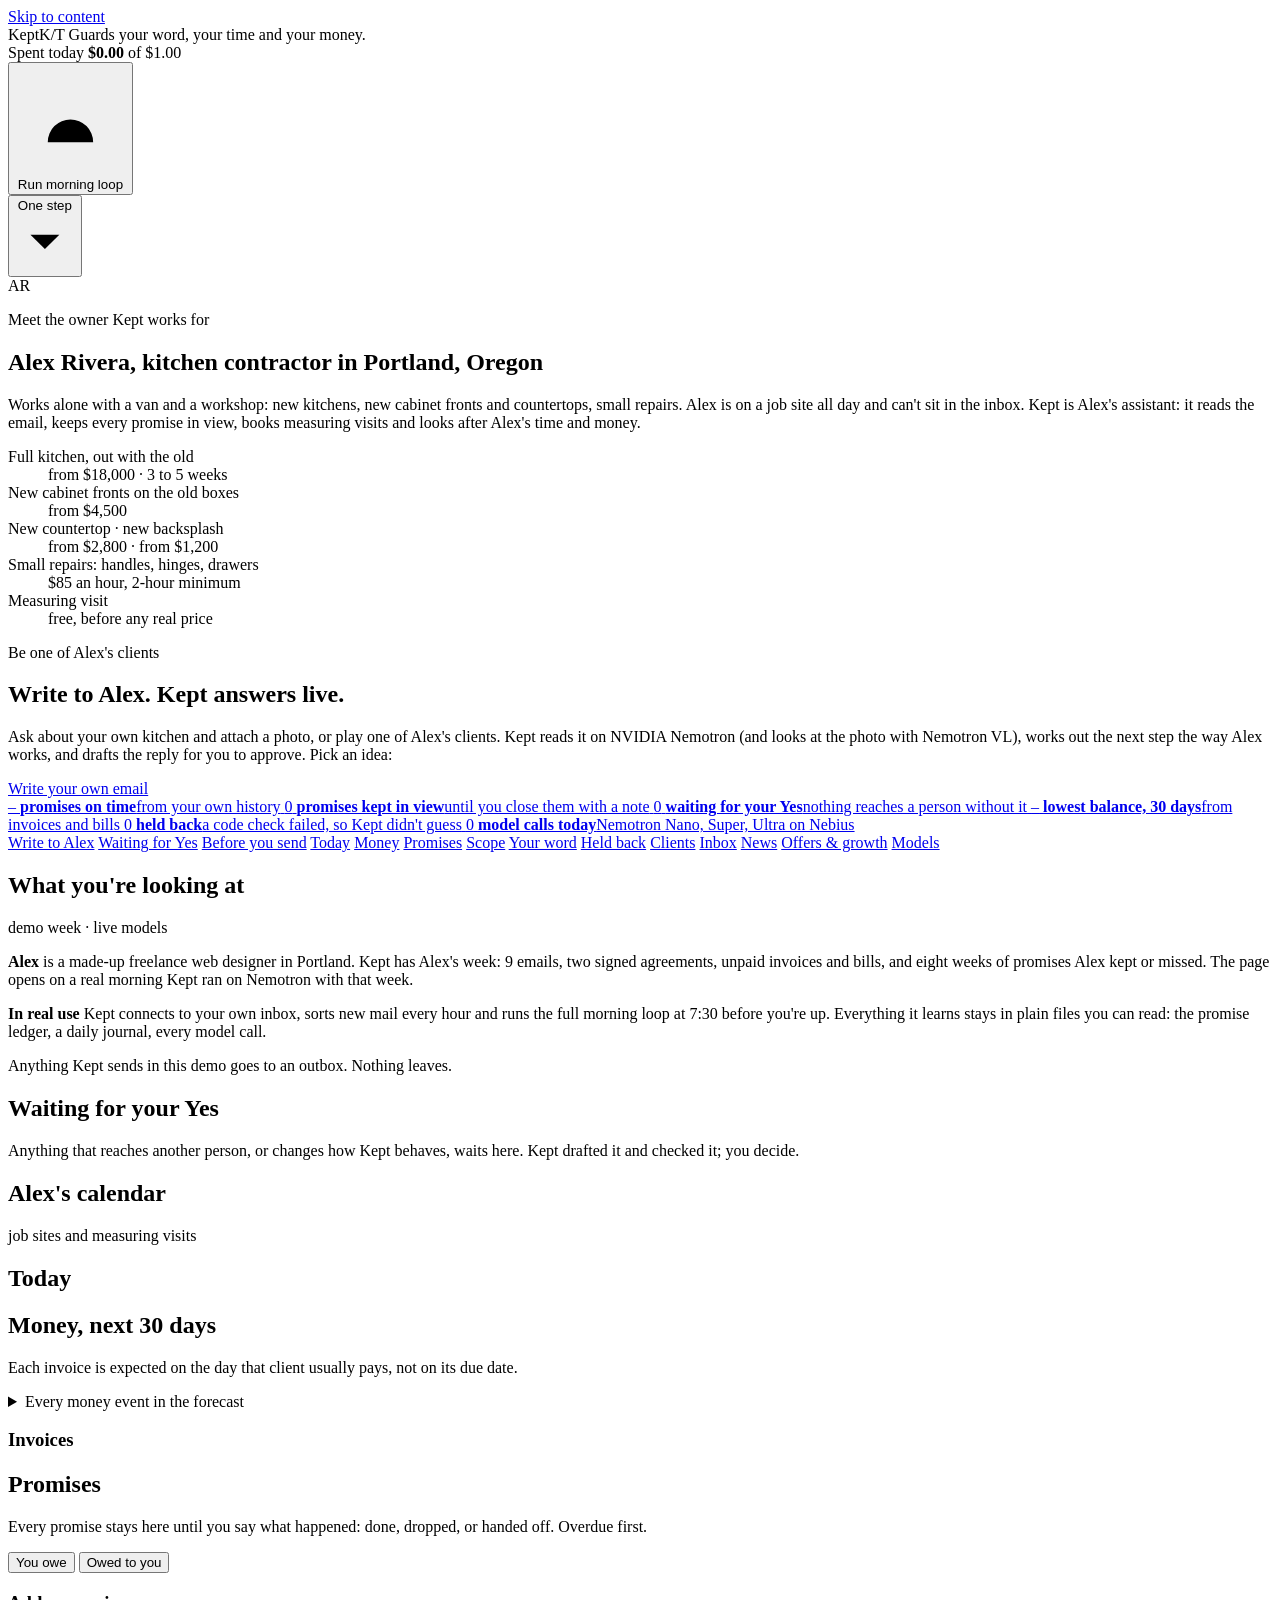
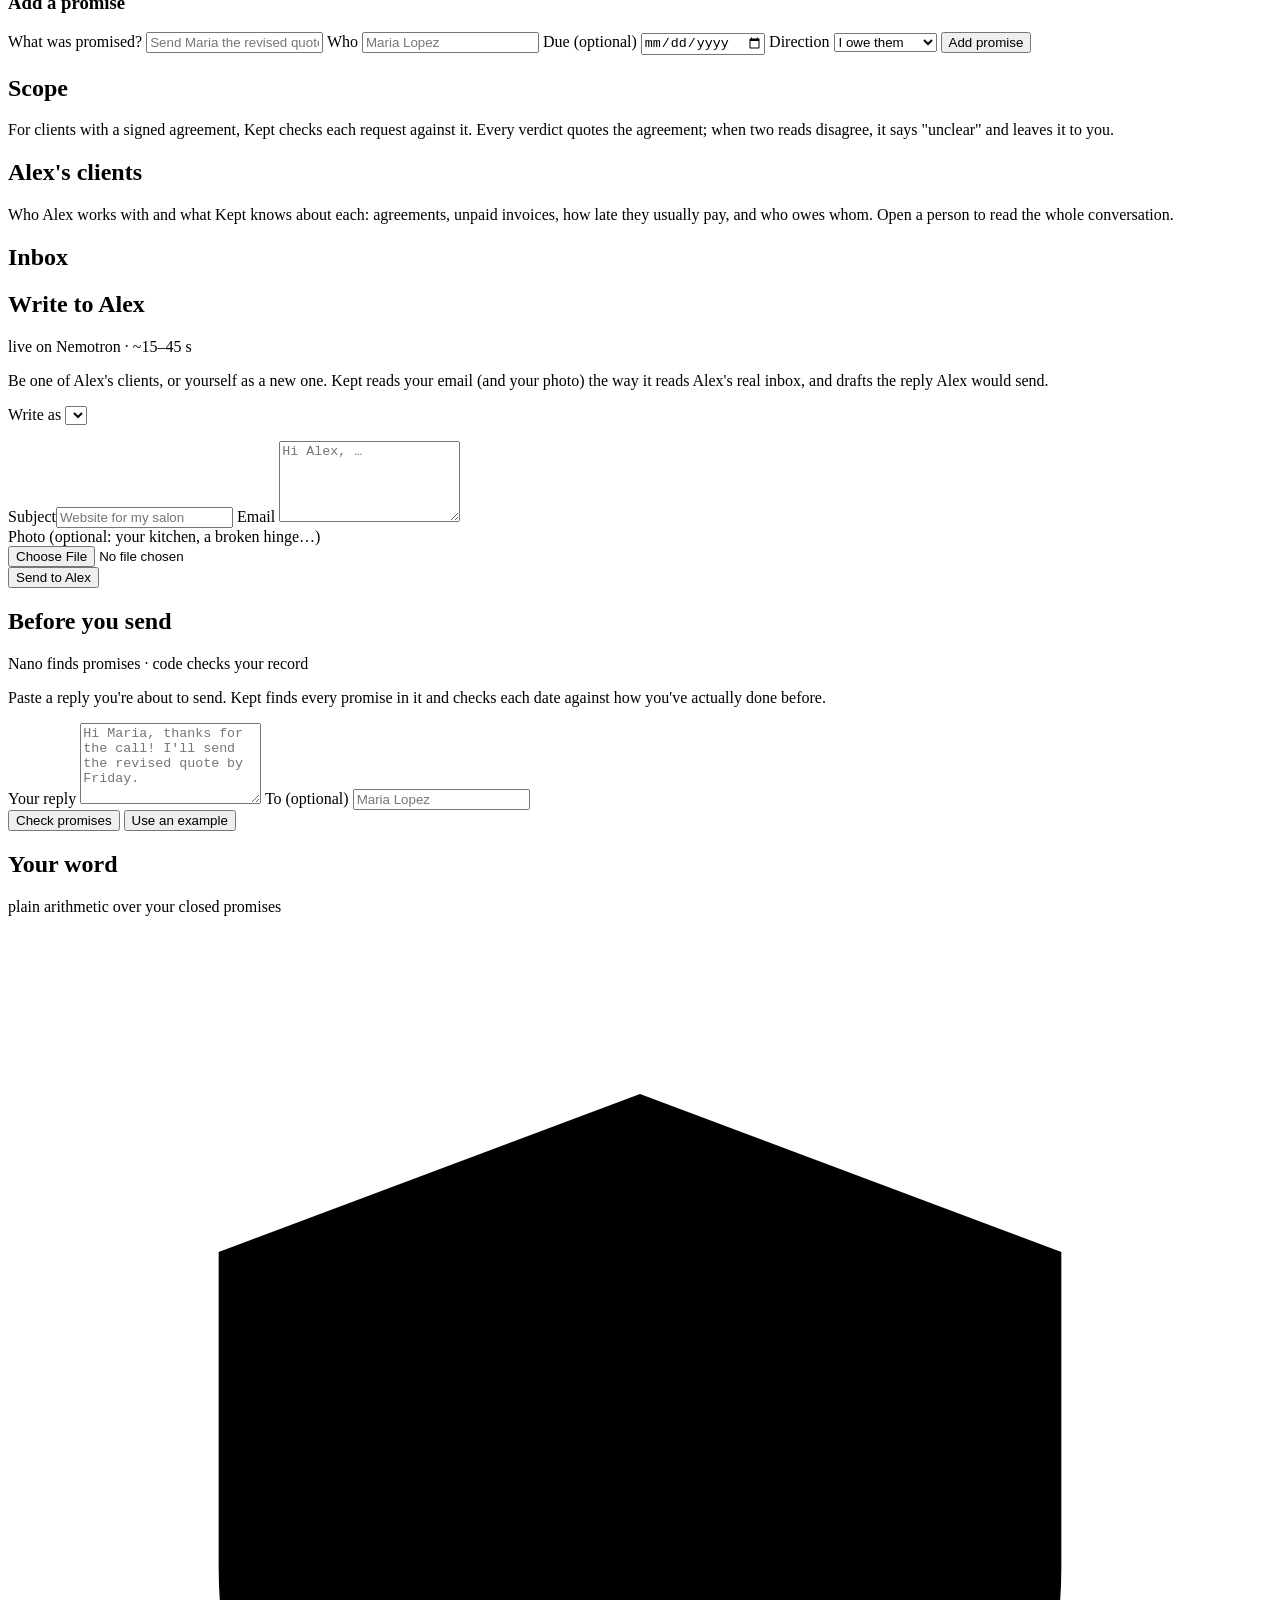
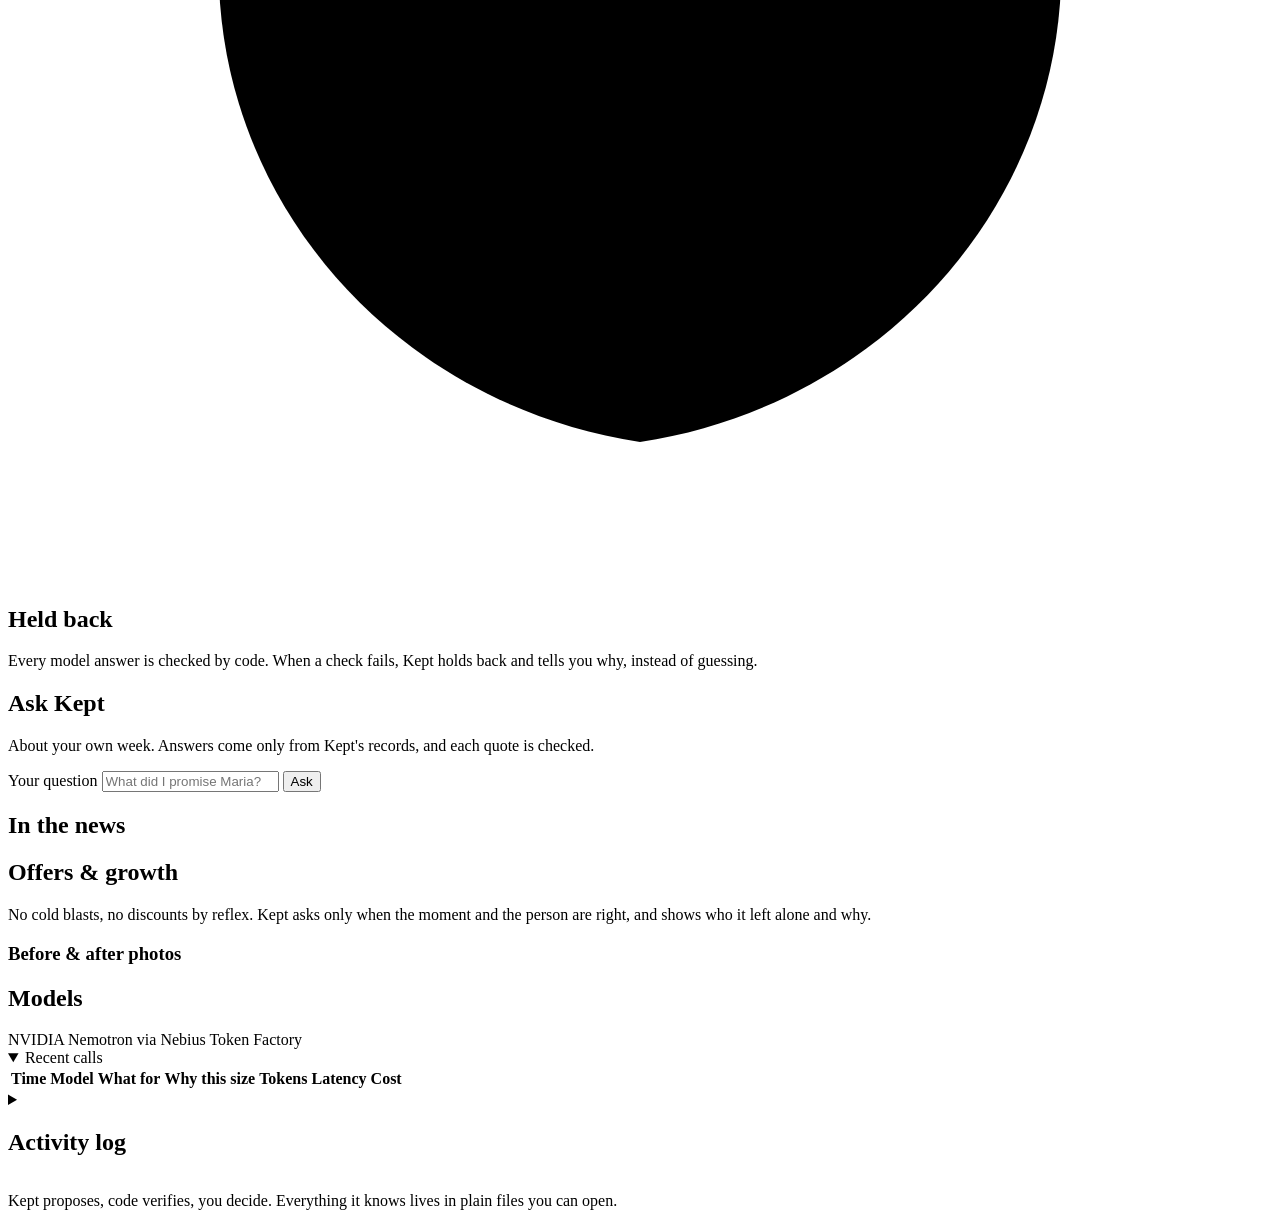
==== commit 6069c91b: "Alex becomes a kitchen contractor: photos read by Nemotron VL, job intake (repair priced now, projec" ====
--- a/web/index.html
+++ b/web/index.html
@@ -60,6 +60,7 @@
             <button role="menuitem" type="button" data-job="rescue"><strong>Plan a cash rescue</strong><span>Ultra ranks the fastest honest ways to close a gap</span></button>
             <button role="menuitem" type="button" data-job="offers"><strong>Consider seasonal offers</strong><span>Only when the moment and the person are right</span></button>
             <button role="menuitem" type="button" data-job="growth"><strong>Look for happy clients</strong><span>Ask for a review only at the right moment</span></button>
+            <button role="menuitem" type="button" data-job="checkins"><strong>Check in with past clients</strong><span>A month after a small job: how is it holding up?</span></button>
             <p class="menu-group" aria-hidden="true">Your day</p>
             <button role="menuitem" type="button" data-job="watch"><strong>Check the news</strong><span>Web search, only quoted facts survive</span></button>
             <button role="menuitem" type="button" data-job="brief"><strong>Write the brief</strong><span>Super writes today, rules add what's overdue</span></button>
@@ -89,23 +90,26 @@
           <span class="monogram" aria-hidden="true">AR</span>
           <div>
             <p class="meet-eyebrow">Meet the owner Kept works for</p>
-            <h2 id="h-meet">Alex Rivera, web designer in Portland, Oregon</h2>
-            <p>Works alone, building websites for local small businesses: cafes, bakeries, clinics, yoga studios, shops.
-              Kept is Alex's assistant. It reads Alex's email, keeps every promise in view, and looks after Alex's time and money.</p>
+            <h2 id="h-meet">Alex Rivera, kitchen contractor in Portland, Oregon</h2>
+            <p>Works alone with a van and a workshop: new kitchens, new cabinet fronts and countertops, small repairs.
+              Alex is on a job site all day and can't sit in the inbox. Kept is Alex's assistant: it reads the email,
+              keeps every promise in view, books measuring visits and looks after Alex's time and money.</p>
           </div>
         </div>
         <dl class="meet-services">
-          <dt>Website, 4 to 6 pages</dt><dd>from $2,400 · 3 to 4 weeks</dd>
-          <dt>Add-ons: ordering, booking, blog, gift cards</dt><dd>$85 an hour, after a scoping call</dd>
-          <dt>Care plan</dt><dd>$120 a month</dd>
-          <dt>Intro call</dt><dd>20 minutes, free</dd>
+          <dt>Full kitchen, out with the old</dt><dd>from $18,000 · 3 to 5 weeks</dd>
+          <dt>New cabinet fronts on the old boxes</dt><dd>from $4,500</dd>
+          <dt>New countertop · new backsplash</dt><dd>from $2,800 · from $1,200</dd>
+          <dt>Small repairs: handles, hinges, drawers</dt><dd>$85 an hour, 2-hour minimum</dd>
+          <dt>Measuring visit</dt><dd>free, before any real price</dd>
         </dl>
       </div>
       <div class="meet-try">
         <p class="meet-eyebrow">Be one of Alex's clients</p>
         <h2>Write to Alex. Kept answers live.</h2>
-        <p>Ask for a site for your business, ask what something costs, or play one of Alex's clients. Kept reads it on
-          NVIDIA Nemotron, checks it, and drafts Alex's reply for you to approve. Pick an idea:</p>
+        <p>Ask about your own kitchen and attach a photo, or play one of Alex's clients. Kept reads it on NVIDIA
+          Nemotron (and looks at the photo with Nemotron VL), works out the next step the way Alex works, and drafts
+          the reply for you to approve. Pick an idea:</p>
         <div class="meet-ideas" id="meet-ideas"></div>
         <a class="btn btn-primary" href="#write" id="meet-go">Write your own email</a>
       </div>
@@ -188,6 +192,14 @@
               <ul class="plain" id="decided-list"></ul>
             </details>
           </div>
+        </section>
+
+        <section class="card o-3" id="week" aria-labelledby="h-week" data-fold>
+          <div class="card-head">
+            <h2 id="h-week">Alex's calendar</h2>
+            <span class="meta">job sites and measuring visits</span>
+          </div>
+          <div class="card-body"><ul class="cal" id="cal-list"></ul></div>
         </section>
 
         <section class="card o-3" id="today" aria-labelledby="h-today" data-fold>
@@ -304,11 +316,11 @@
         <section class="card card-write o-0" id="write" aria-labelledby="h-write">
           <div class="card-head">
             <h2 id="h-write">Write to Alex</h2>
-            <span class="meta">live on Nemotron · ~10–40 s</span>
-          </div>
-          <div class="card-body">
-            <p class="lede">Be one of Alex's clients, or yourself as a new one. Kept reads your email the way it reads Alex's
-              real inbox, and drafts the reply Alex would send.</p>
+            <span class="meta">live on Nemotron · ~15–45 s</span>
+          </div>
+          <div class="card-body">
+            <p class="lede">Be one of Alex's clients, or yourself as a new one. Kept reads your email (and your photo) the
+              way it reads Alex's real inbox, and drafts the reply Alex would send.</p>
             <form id="w-form" class="preform" autocomplete="off">
               <label class="field"><span>Write as</span>
                 <select id="w-who" name="who"></select>
@@ -322,6 +334,13 @@
               <label class="field"><span>Email</span>
                 <textarea id="w-body" rows="5" required maxlength="2000" placeholder="Hi Alex, …"></textarea>
               </label>
+              <div class="field w-photo"><span>Photo <span class="muted">(optional: your kitchen, a broken hinge…)</span></span>
+                <div class="w-photo-row">
+                  <input id="w-file" type="file" accept="image/jpeg,image/png,image/webp">
+                  <img id="w-thumb" alt="" hidden>
+                  <button type="button" class="btn btn-quiet btn-small" id="w-photo-clear" hidden>Remove</button>
+                </div>
+              </div>
               <div class="w-examples" id="w-examples" aria-label="Examples"></div>
               <div class="pre-actions">
                 <button class="btn btn-primary" type="submit" id="w-btn">Send to Alex</button>
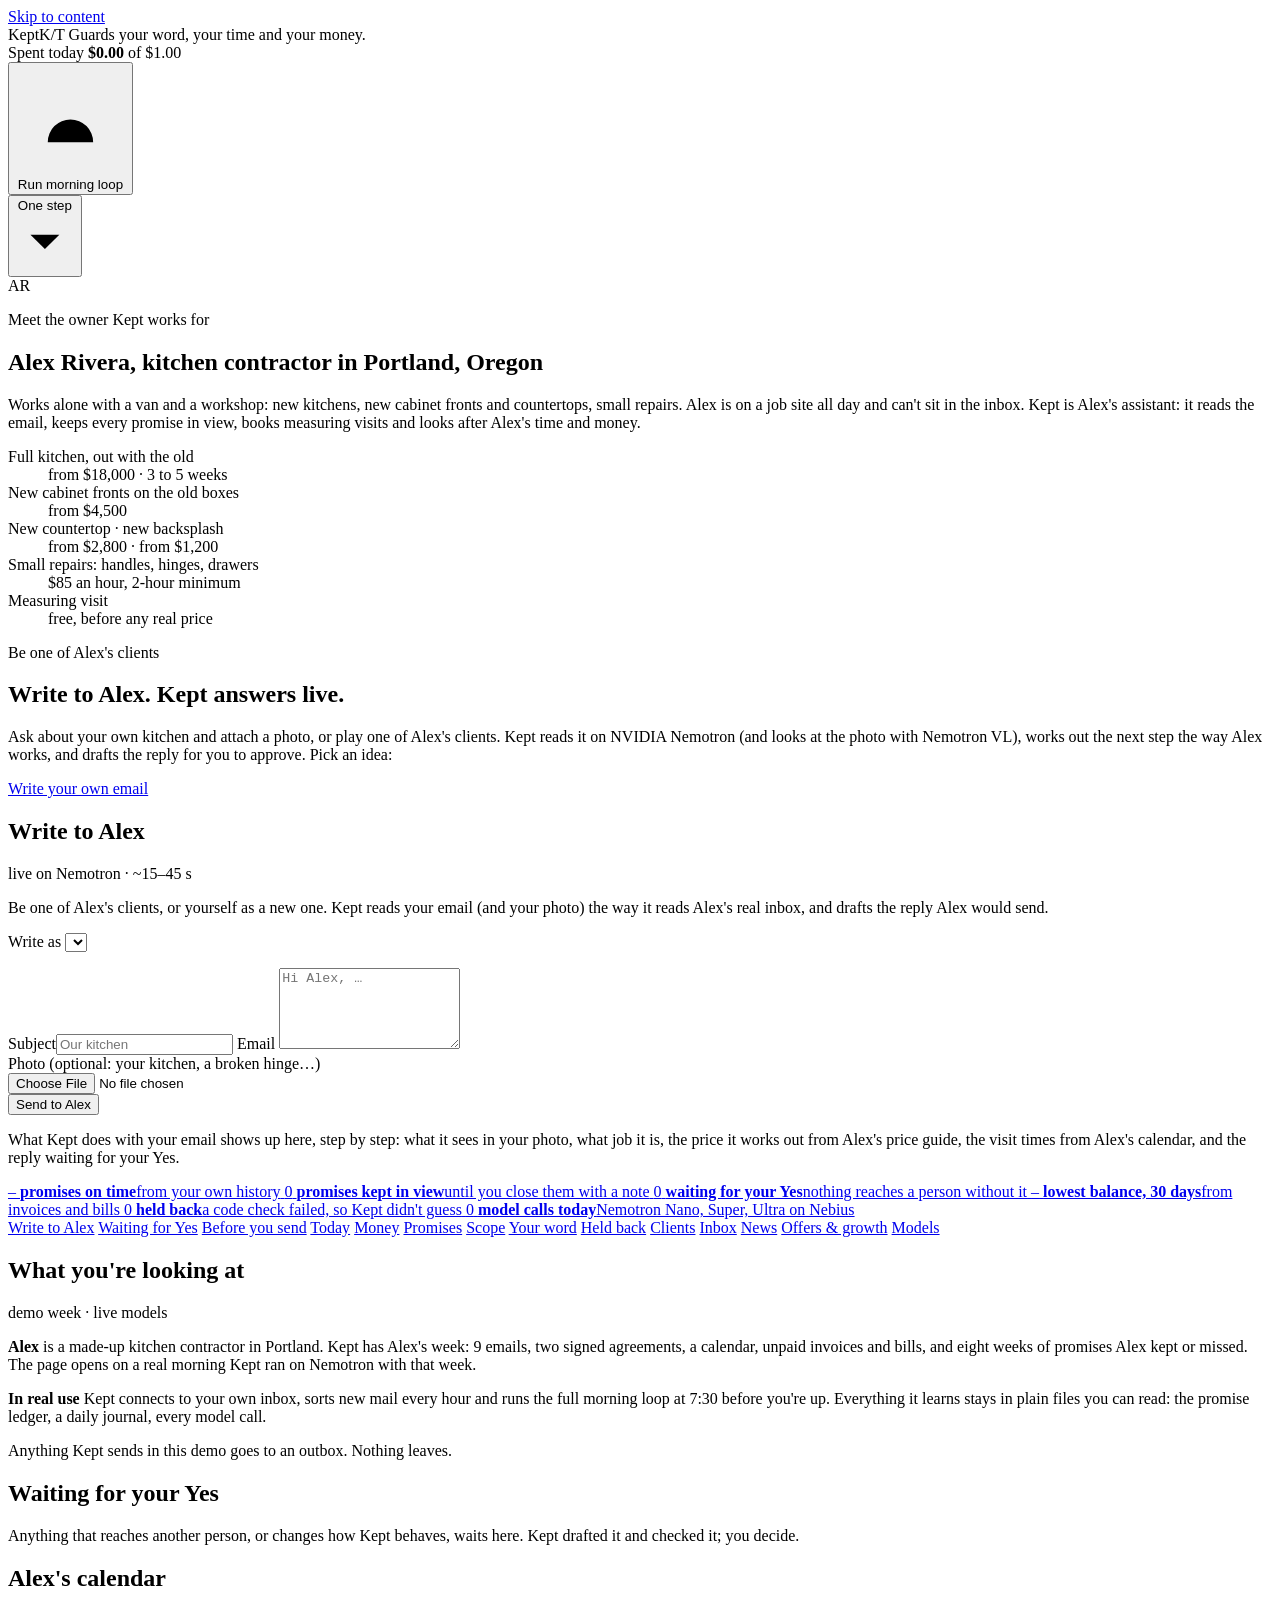
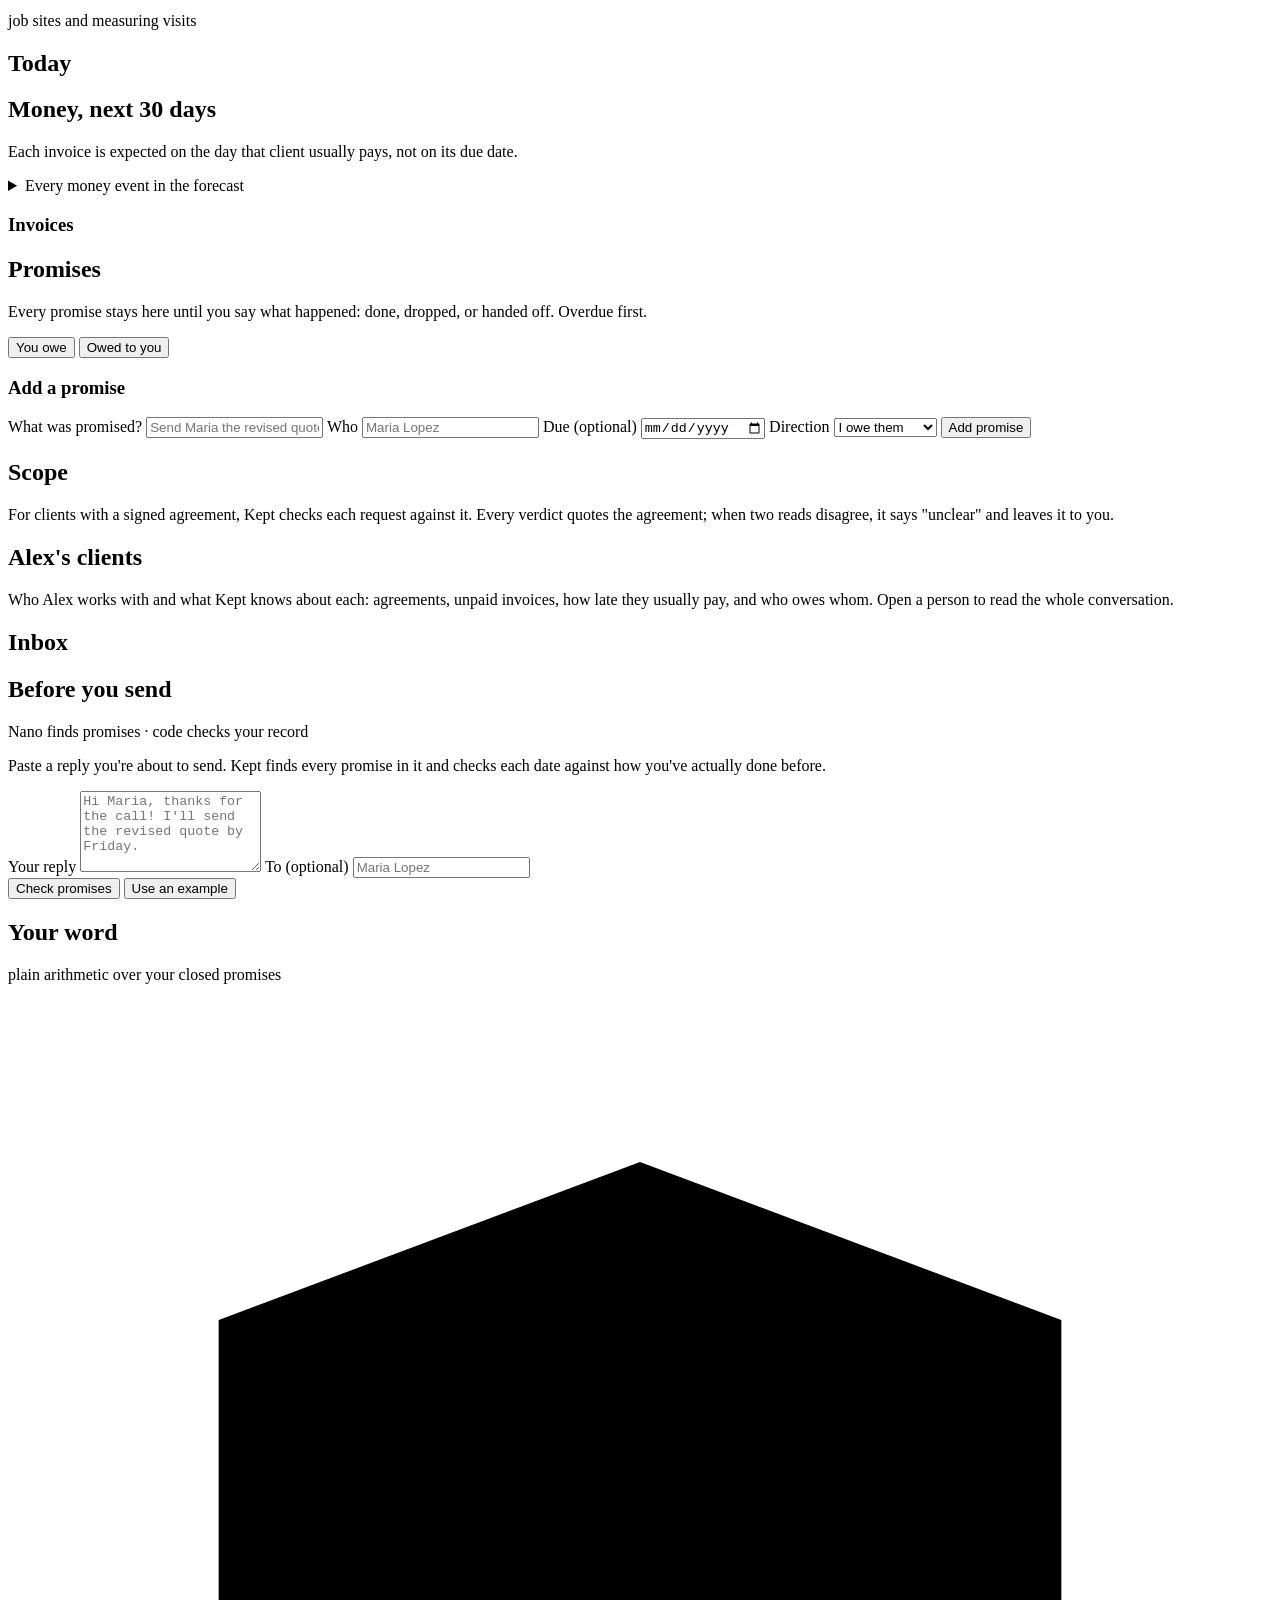
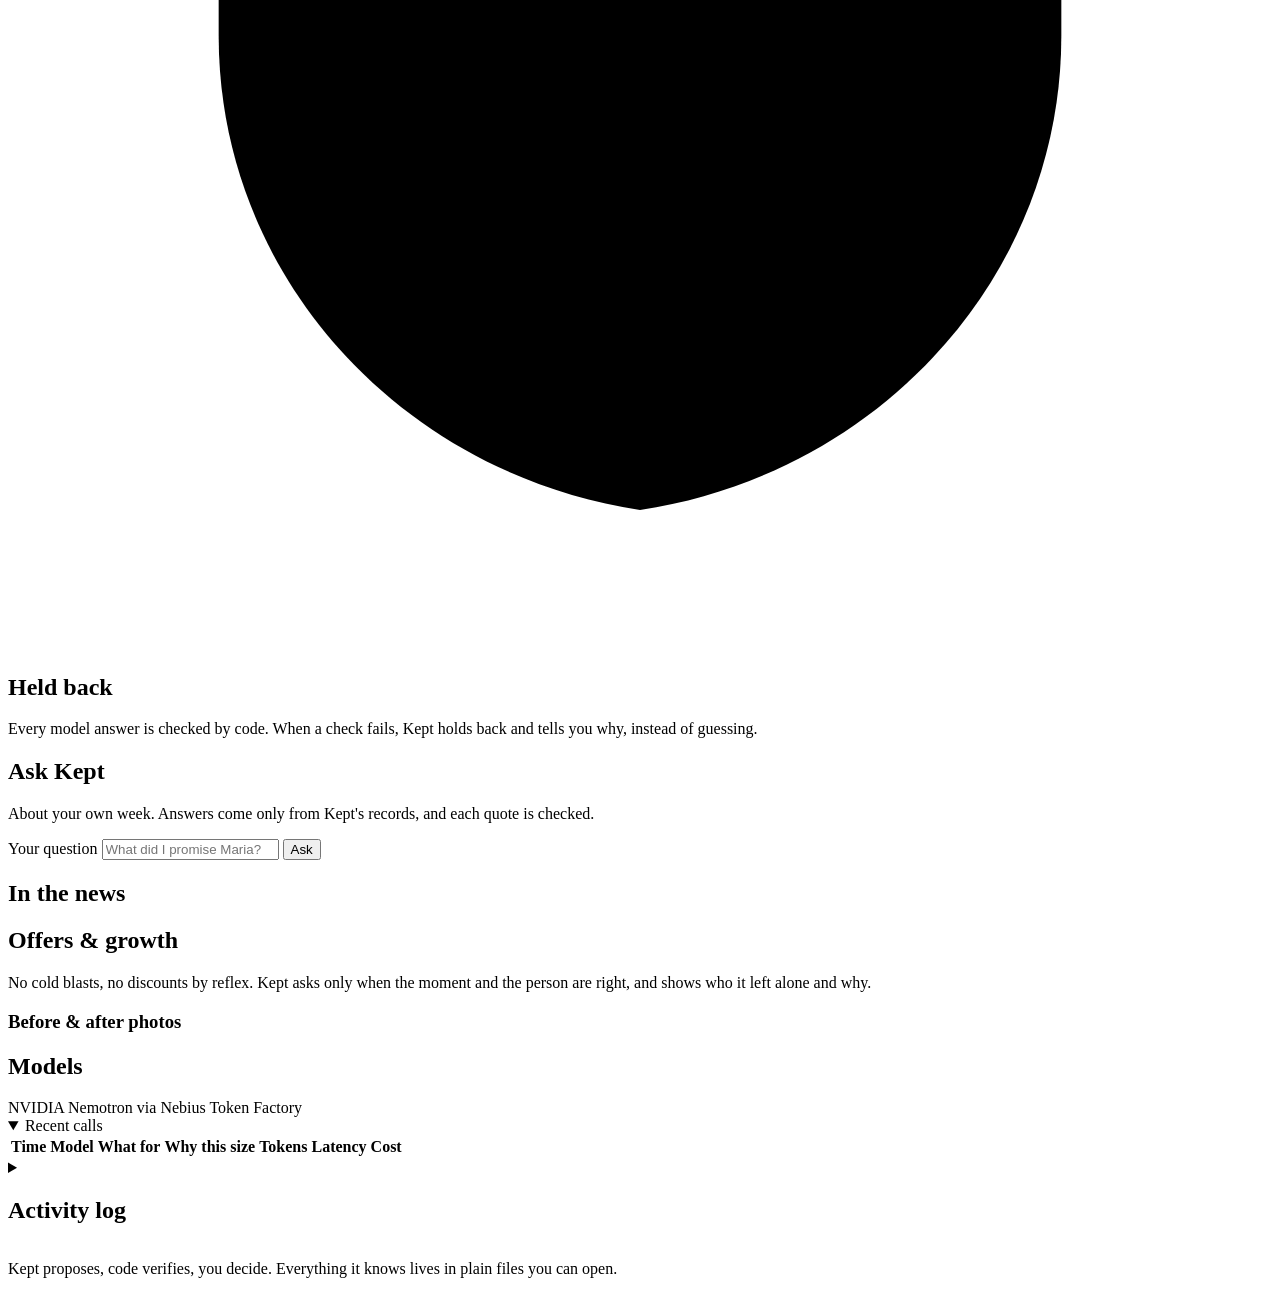
==== commit ca3517ef: "Write to Alex sits under Meet Alex, form and result side by side; photo, job and web-lookup steps re" ====
--- a/web/index.html
+++ b/web/index.html
@@ -115,6 +115,49 @@
       </div>
     </section>
 
+        <section class="card card-write write-wide" id="write" aria-labelledby="h-write">
+      <div class="card-head">
+        <h2 id="h-write">Write to Alex</h2>
+        <span class="meta">live on Nemotron · ~15–45 s</span>
+      </div>
+      <div class="card-body write-grid">
+        <div class="write-left">
+        <p class="lede">Be one of Alex's clients, or yourself as a new one. Kept reads your email (and your photo) the
+          way it reads Alex's real inbox, and drafts the reply Alex would send.</p>
+        <form id="w-form" class="preform" autocomplete="off">
+          <label class="field"><span>Write as</span>
+            <select id="w-who" name="who"></select>
+          </label>
+          <p class="foot muted" id="w-about"></p>
+          <div class="w-new" id="w-new" hidden>
+            <label class="field"><span>Your name</span><input id="w-name" maxlength="60" placeholder="Jo Rivera"></label>
+            <label class="field"><span>Your email <span class="muted">(nothing is sent)</span></span><input id="w-email" maxlength="120" placeholder="jo@example.com"></label>
+          </div>
+          <label class="field"><span>Subject</span><input id="w-subject" maxlength="120" placeholder="Our kitchen"></label>
+          <label class="field"><span>Email</span>
+            <textarea id="w-body" rows="5" required maxlength="2000" placeholder="Hi Alex, …"></textarea>
+          </label>
+          <div class="field w-photo"><span>Photo <span class="muted">(optional: your kitchen, a broken hinge…)</span></span>
+            <div class="w-photo-row">
+              <input id="w-file" type="file" accept="image/jpeg,image/png,image/webp">
+              <img id="w-thumb" alt="" hidden>
+              <button type="button" class="btn btn-quiet btn-small" id="w-photo-clear" hidden>Remove</button>
+            </div>
+          </div>
+          <div class="w-examples" id="w-examples" aria-label="Examples"></div>
+          <div class="pre-actions">
+            <button class="btn btn-primary" type="submit" id="w-btn">Send to Alex</button>
+          </div>
+        </form>
+        </div>
+        <div class="write-right">
+          <div id="w-out" aria-live="polite"><p class="muted w-empty">What Kept does with your email shows up here, step by step:
+            what it sees in your photo, what job it is, the price it works out from Alex's price guide, the visit
+            times from Alex's calendar, and the reply waiting for your Yes.</p></div>
+        </div>
+      </div>
+    </section>
+
     <!-- the core ideas, with live numbers -->
     <section class="principles" aria-label="Kept at a glance">
       <a class="principle p-word" href="#word">
@@ -169,9 +212,9 @@
             <span class="meta">demo week · live models</span>
           </div>
           <div class="card-body howto">
-            <p><strong>Alex</strong> is a made-up freelance web designer in Portland. Kept has Alex's week: 9 emails, two signed
-              agreements, unpaid invoices and bills, and eight weeks of promises Alex kept or missed. The page opens on a
-              real morning Kept ran on Nemotron with that week.</p>
+            <p><strong>Alex</strong> is a made-up kitchen contractor in Portland. Kept has Alex's week: 9 emails, two signed
+              agreements, a calendar, unpaid invoices and bills, and eight weeks of promises Alex kept or missed. The page
+              opens on a real morning Kept ran on Nemotron with that week.</p>
             <p><strong>In real use</strong> Kept connects to your own inbox, sorts new mail every hour and runs the full morning
               loop at 7:30 before you're up. Everything it learns stays in plain files you can read: the promise ledger,
               a daily journal, every model call.</p>
@@ -313,43 +356,6 @@
       </div>
 
       <div class="col col-side">
-        <section class="card card-write o-0" id="write" aria-labelledby="h-write">
-          <div class="card-head">
-            <h2 id="h-write">Write to Alex</h2>
-            <span class="meta">live on Nemotron · ~15–45 s</span>
-          </div>
-          <div class="card-body">
-            <p class="lede">Be one of Alex's clients, or yourself as a new one. Kept reads your email (and your photo) the
-              way it reads Alex's real inbox, and drafts the reply Alex would send.</p>
-            <form id="w-form" class="preform" autocomplete="off">
-              <label class="field"><span>Write as</span>
-                <select id="w-who" name="who"></select>
-              </label>
-              <p class="foot muted" id="w-about"></p>
-              <div class="w-new" id="w-new" hidden>
-                <label class="field"><span>Your name</span><input id="w-name" maxlength="60" placeholder="Jo Rivera"></label>
-                <label class="field"><span>Your email <span class="muted">(nothing is sent)</span></span><input id="w-email" maxlength="120" placeholder="jo@example.com"></label>
-              </div>
-              <label class="field"><span>Subject</span><input id="w-subject" maxlength="120" placeholder="Website for my salon"></label>
-              <label class="field"><span>Email</span>
-                <textarea id="w-body" rows="5" required maxlength="2000" placeholder="Hi Alex, …"></textarea>
-              </label>
-              <div class="field w-photo"><span>Photo <span class="muted">(optional: your kitchen, a broken hinge…)</span></span>
-                <div class="w-photo-row">
-                  <input id="w-file" type="file" accept="image/jpeg,image/png,image/webp">
-                  <img id="w-thumb" alt="" hidden>
-                  <button type="button" class="btn btn-quiet btn-small" id="w-photo-clear" hidden>Remove</button>
-                </div>
-              </div>
-              <div class="w-examples" id="w-examples" aria-label="Examples"></div>
-              <div class="pre-actions">
-                <button class="btn btn-primary" type="submit" id="w-btn">Send to Alex</button>
-              </div>
-            </form>
-            <div id="w-out" aria-live="polite"></div>
-          </div>
-        </section>
-
         <section class="card card-precheck o-2" id="precheck" aria-labelledby="h-precheck">
           <div class="card-head">
             <h2 id="h-precheck">Before you send</h2>
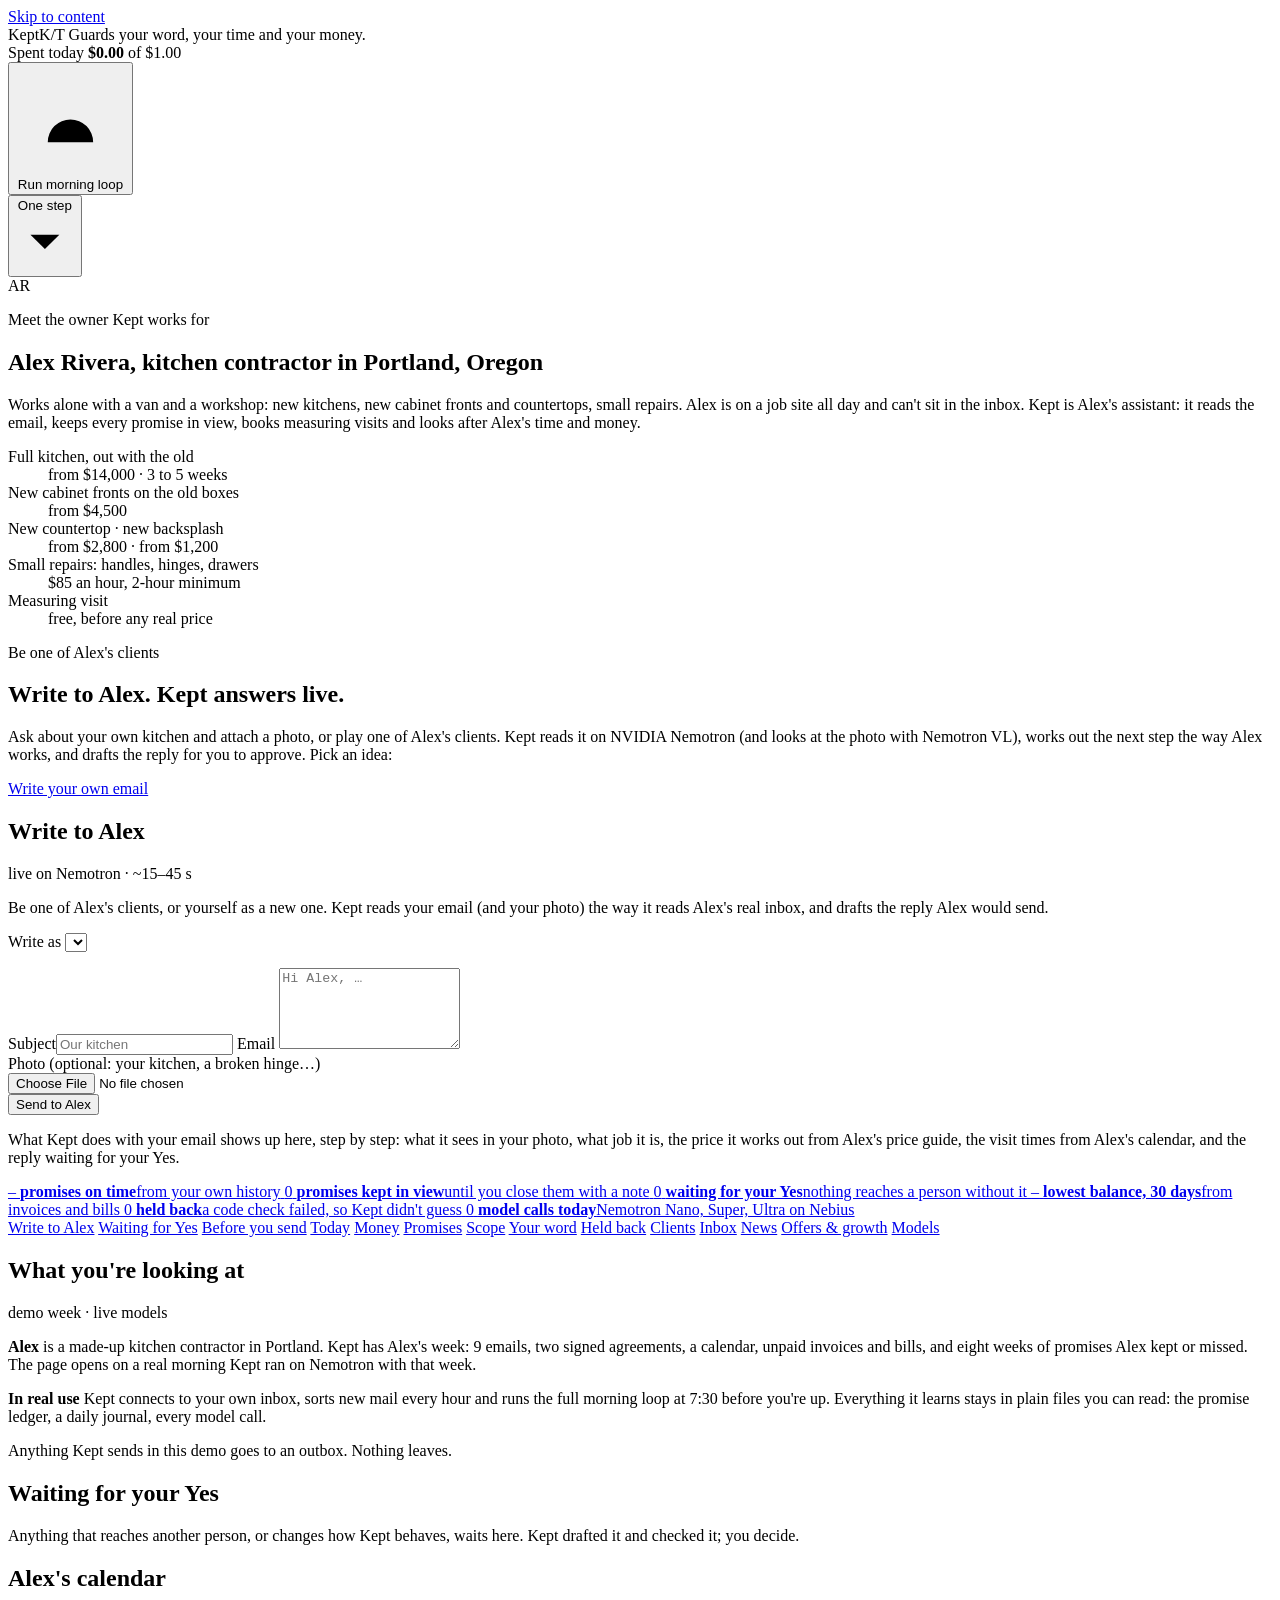
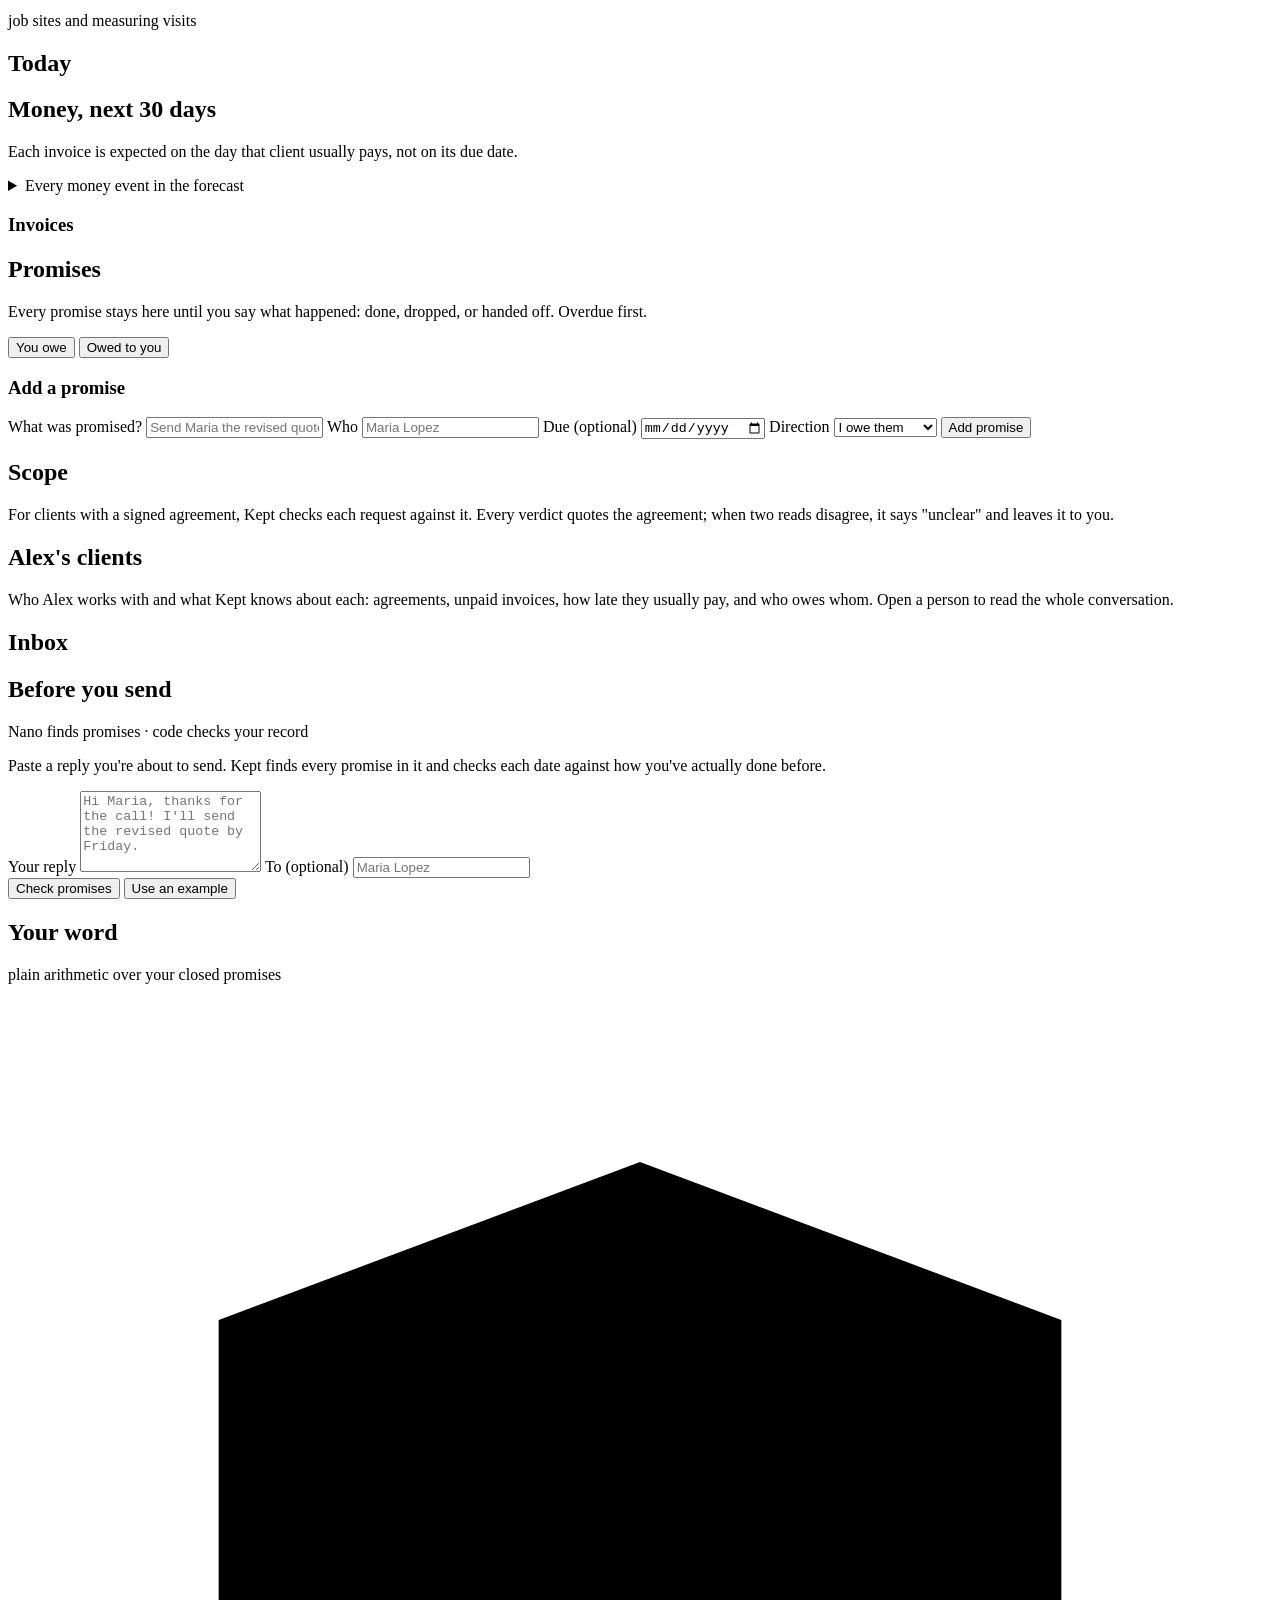
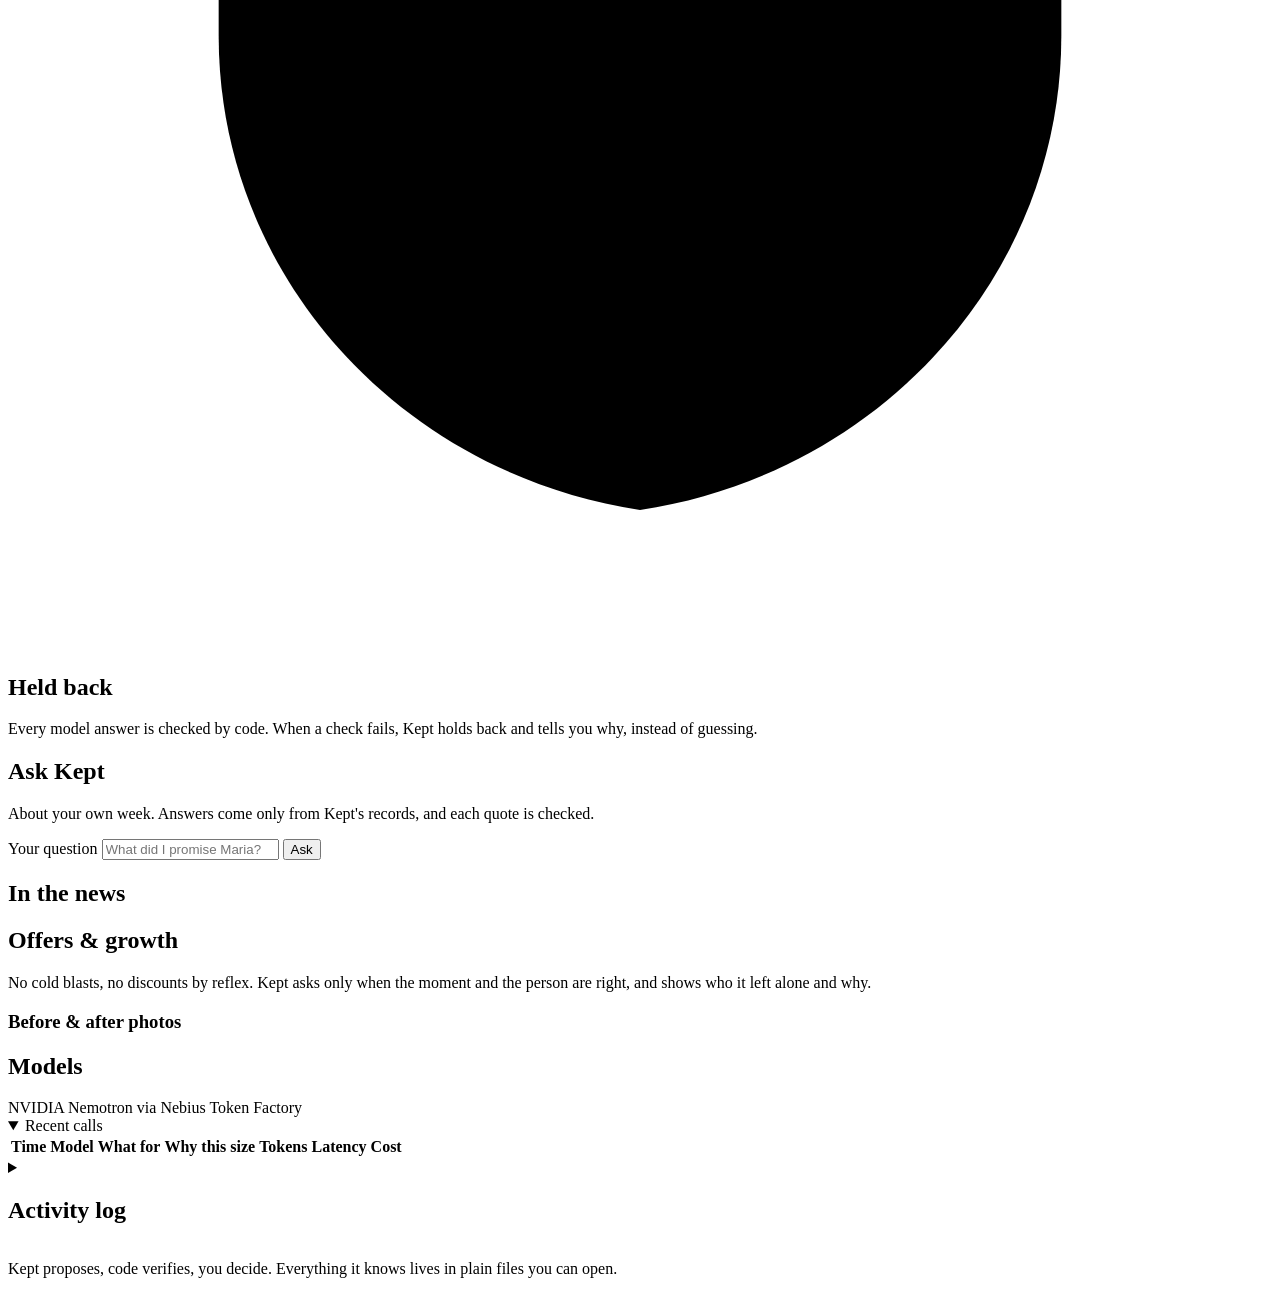
==== commit fce768ae: "Full kitchen starts from $14,000 so the price list and the estimate agree; sizes count as the client" ====
--- a/web/index.html
+++ b/web/index.html
@@ -97,7 +97,7 @@
           </div>
         </div>
         <dl class="meet-services">
-          <dt>Full kitchen, out with the old</dt><dd>from $18,000 · 3 to 5 weeks</dd>
+          <dt>Full kitchen, out with the old</dt><dd>from $14,000 · 3 to 5 weeks</dd>
           <dt>New cabinet fronts on the old boxes</dt><dd>from $4,500</dd>
           <dt>New countertop · new backsplash</dt><dd>from $2,800 · from $1,200</dd>
           <dt>Small repairs: handles, hinges, drawers</dt><dd>$85 an hour, 2-hour minimum</dd>
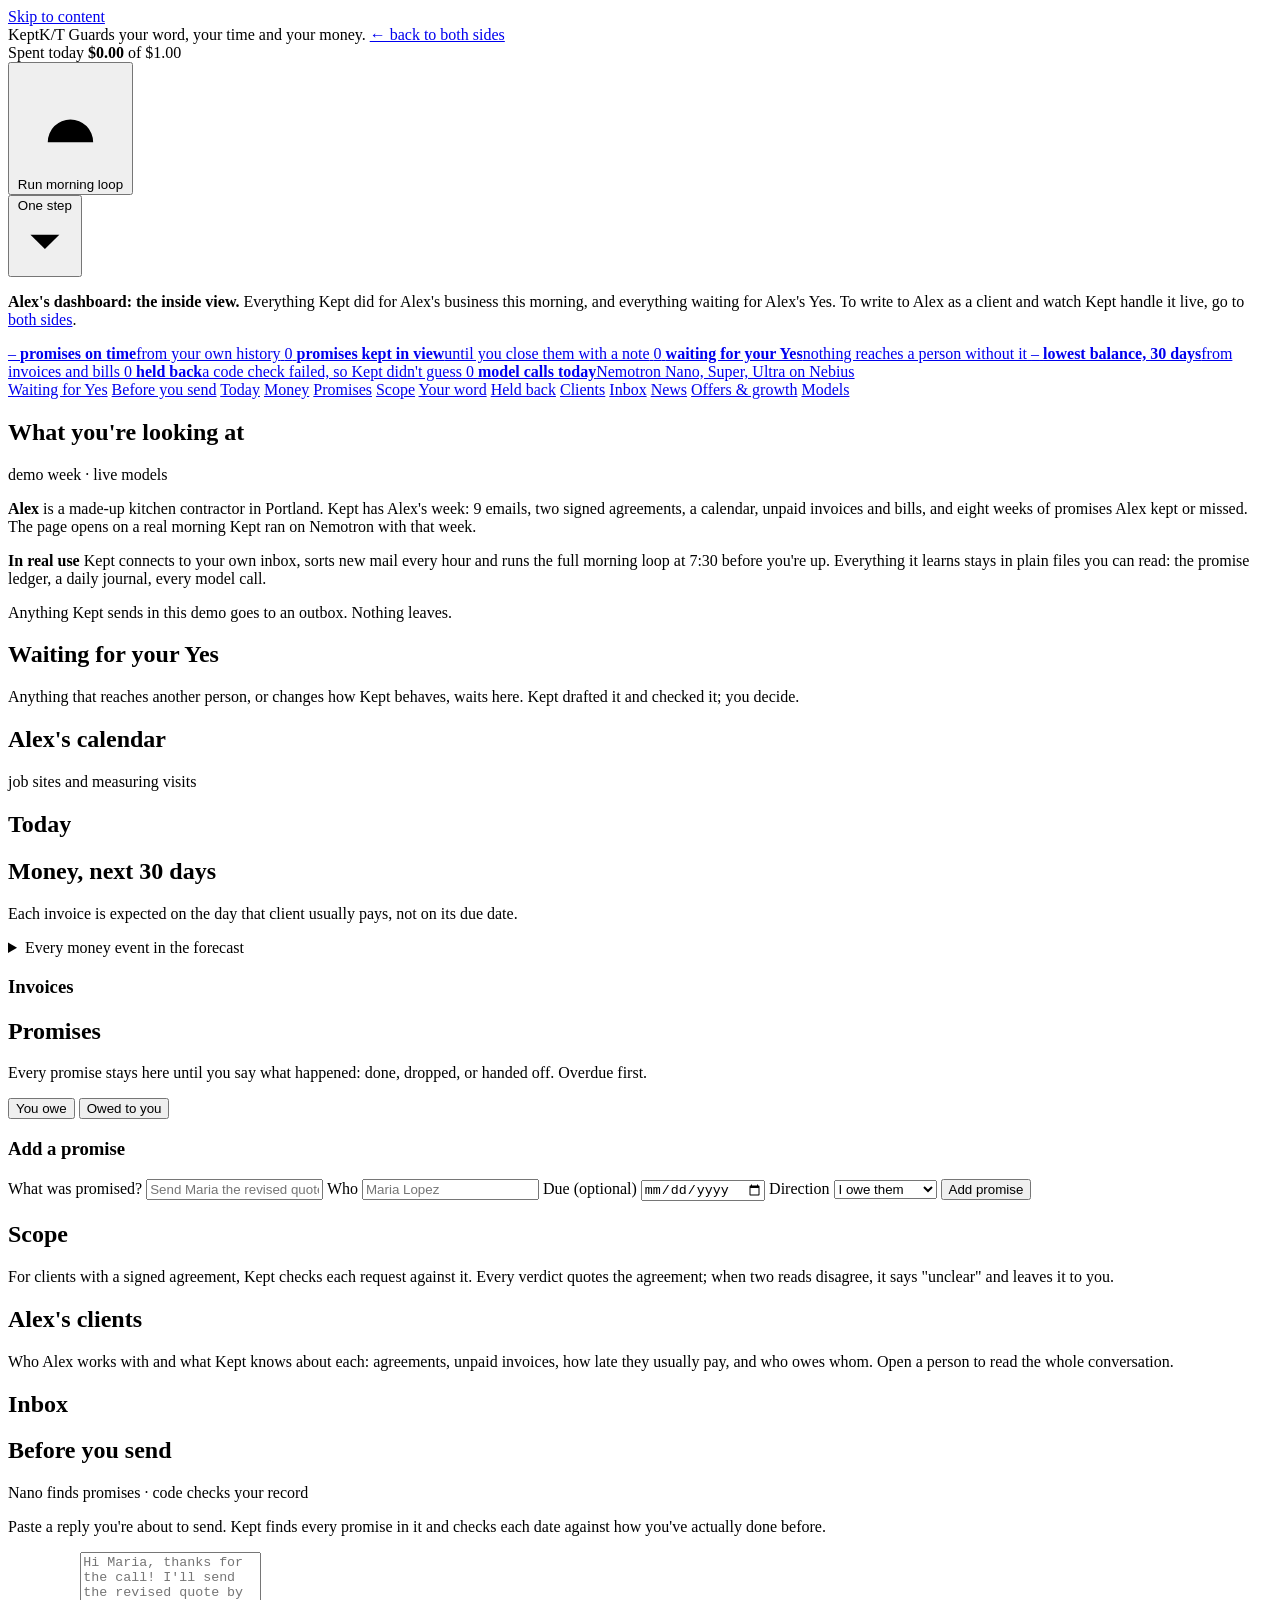
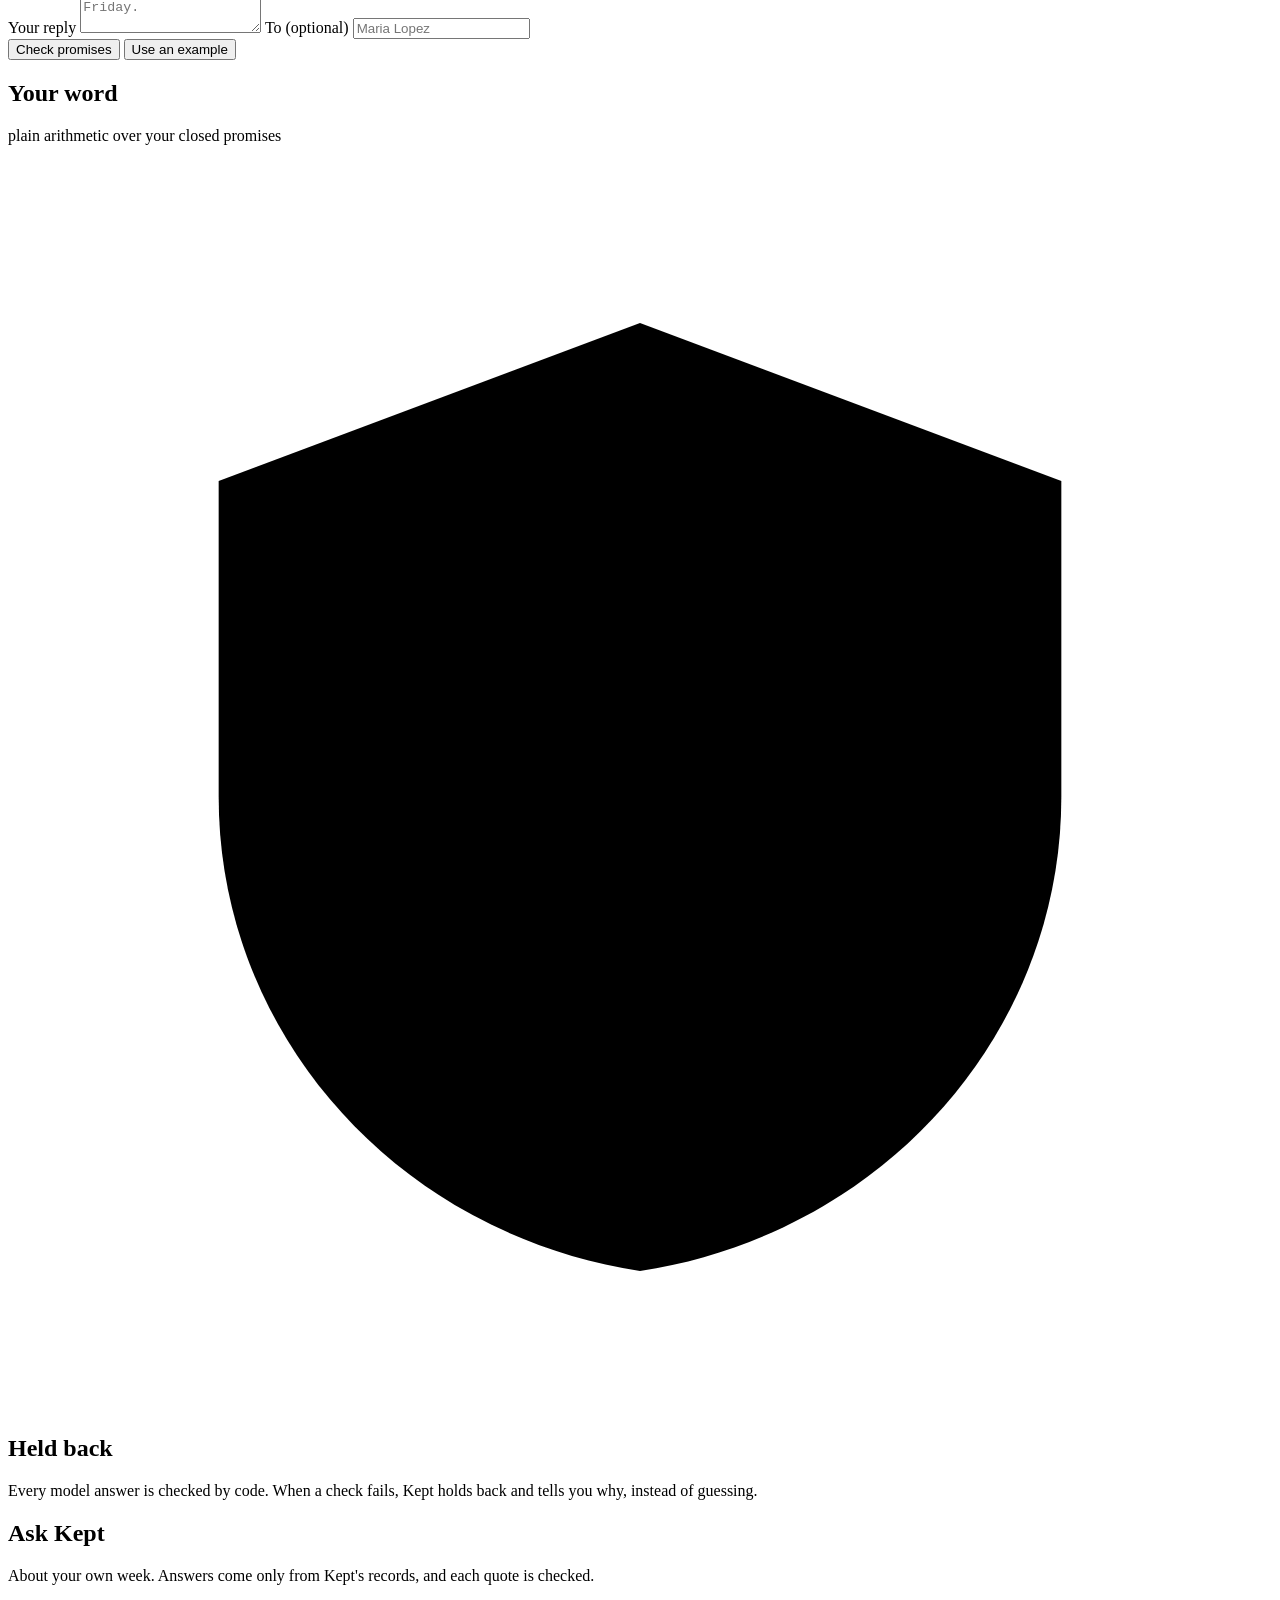
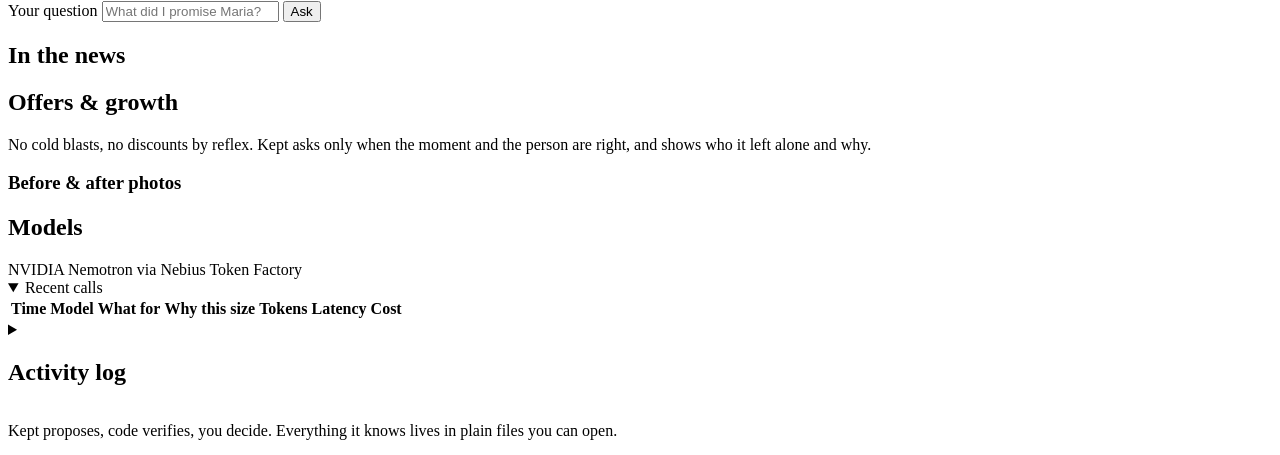
==== commit ced65165: "Both sides: the home page shows the client writing on the left and Alex with Kept on the right; the " ====
--- a/web/index.html
+++ b/web/index.html
@@ -29,6 +29,7 @@
         <span class="wordmark" aria-label="Kept">Kept<span class="seal" aria-hidden="true">K/T</span></span>
         <span class="badge badge-demo" id="demo-badge" hidden title="Demo mode: outgoing mail is saved to an outbox, never sent">Demo</span>
         <span class="tagline">Guards your word, your time and your money.</span>
+        <a class="snap-note" href="/">← back to both sides</a>
         <span class="snap-note" id="snap-note" hidden></span>
       </div>
 
@@ -84,7 +85,12 @@
 
   <main id="main" tabindex="-1">
     <!-- who Kept works for, and how to play a client -->
-    <section class="meet" id="meet" aria-labelledby="h-meet">
+    <section class="dash-banner" aria-label="Where you are">
+      <p><strong>Alex's dashboard: the inside view.</strong> Everything Kept did for Alex's business this morning, and everything
+        waiting for Alex's Yes. To write to Alex as a client and watch Kept handle it live, go to <a href="/">both sides</a>.</p>
+    </section>
+
+    <section class="meet" id="meet" aria-labelledby="h-meet" hidden>
       <div class="meet-card">
         <div class="meet-who">
           <span class="monogram" aria-hidden="true">AR</span>
@@ -115,7 +121,7 @@
       </div>
     </section>
 
-        <section class="card card-write write-wide" id="write" aria-labelledby="h-write">
+        <section class="card card-write write-wide" id="write" aria-labelledby="h-write" hidden>
       <div class="card-head">
         <h2 id="h-write">Write to Alex</h2>
         <span class="meta">live on Nemotron · ~15–45 s</span>
@@ -187,7 +193,6 @@
     </section>
 
     <nav class="jump" aria-label="Sections">
-      <a href="#write">Write to Alex</a>
       <a href="#approvals">Waiting for Yes</a>
       <a href="#precheck">Before you send</a>
       <a href="#today">Today</a>
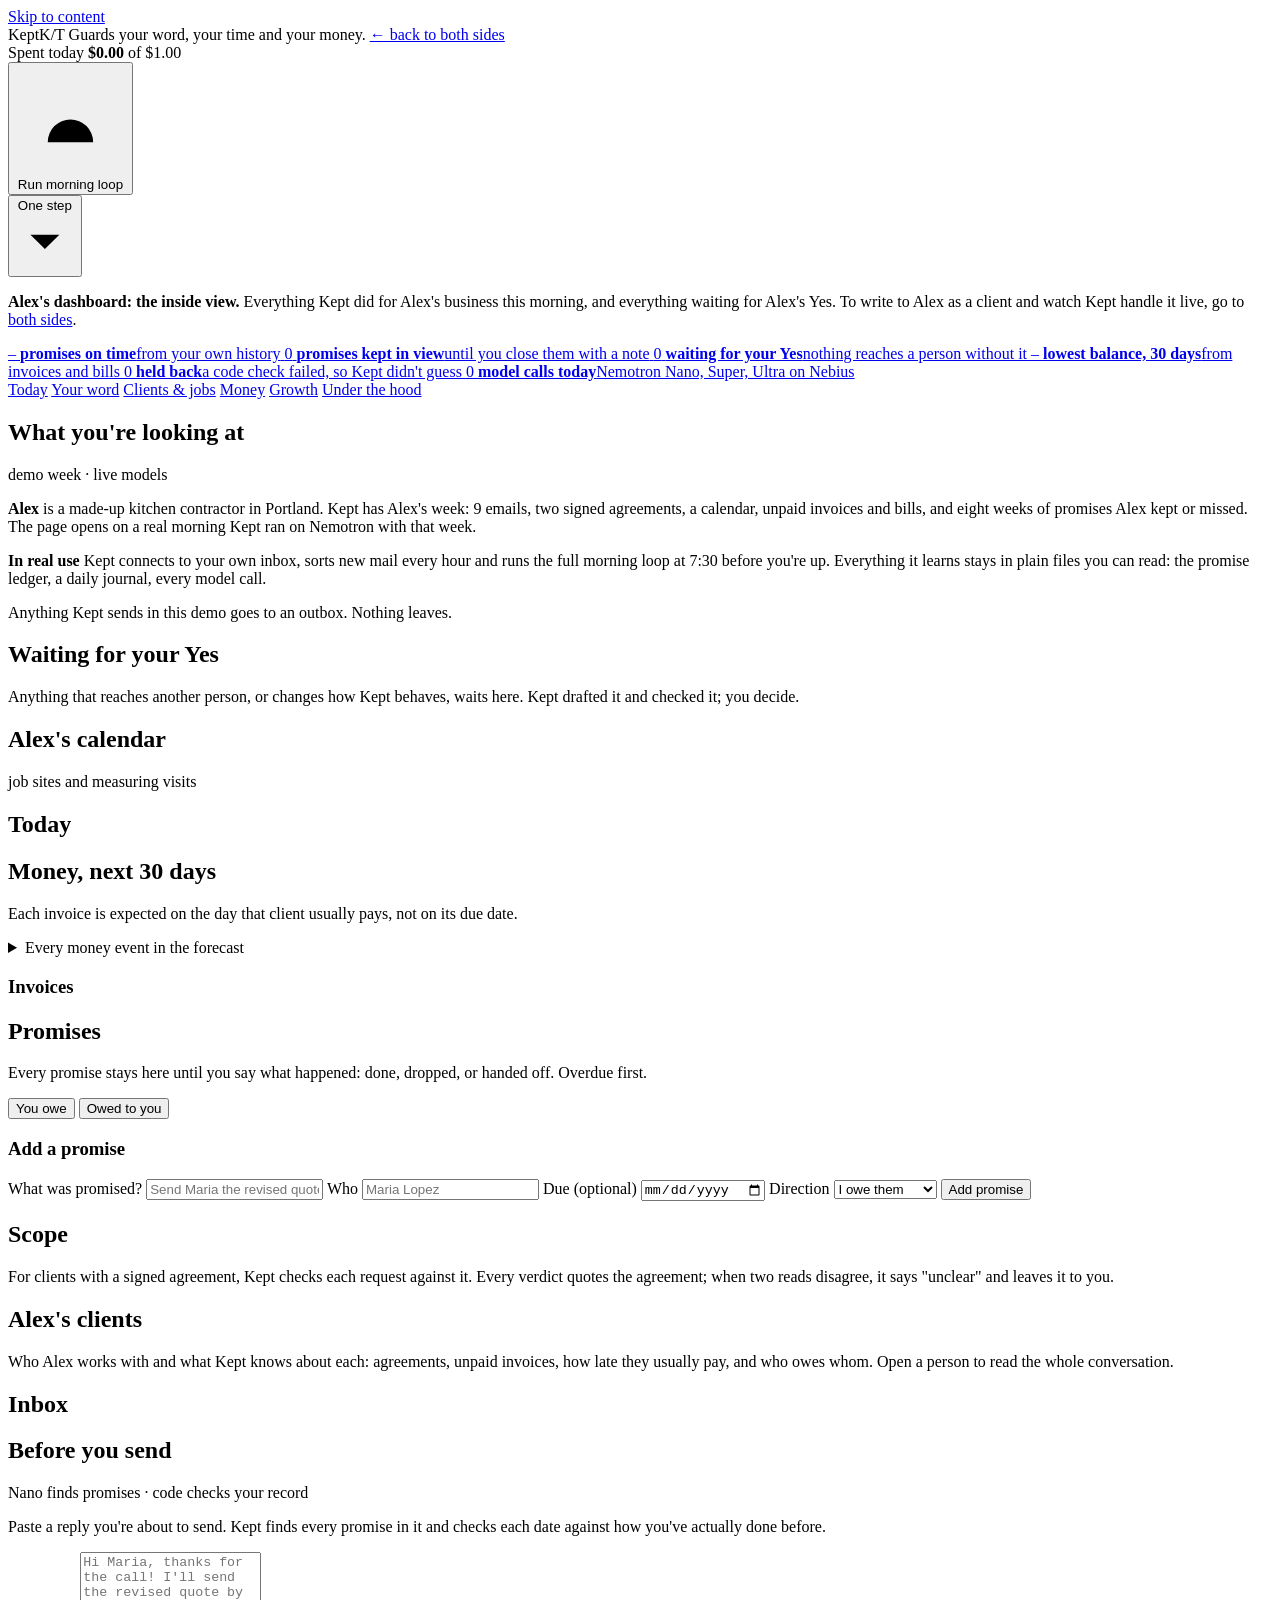
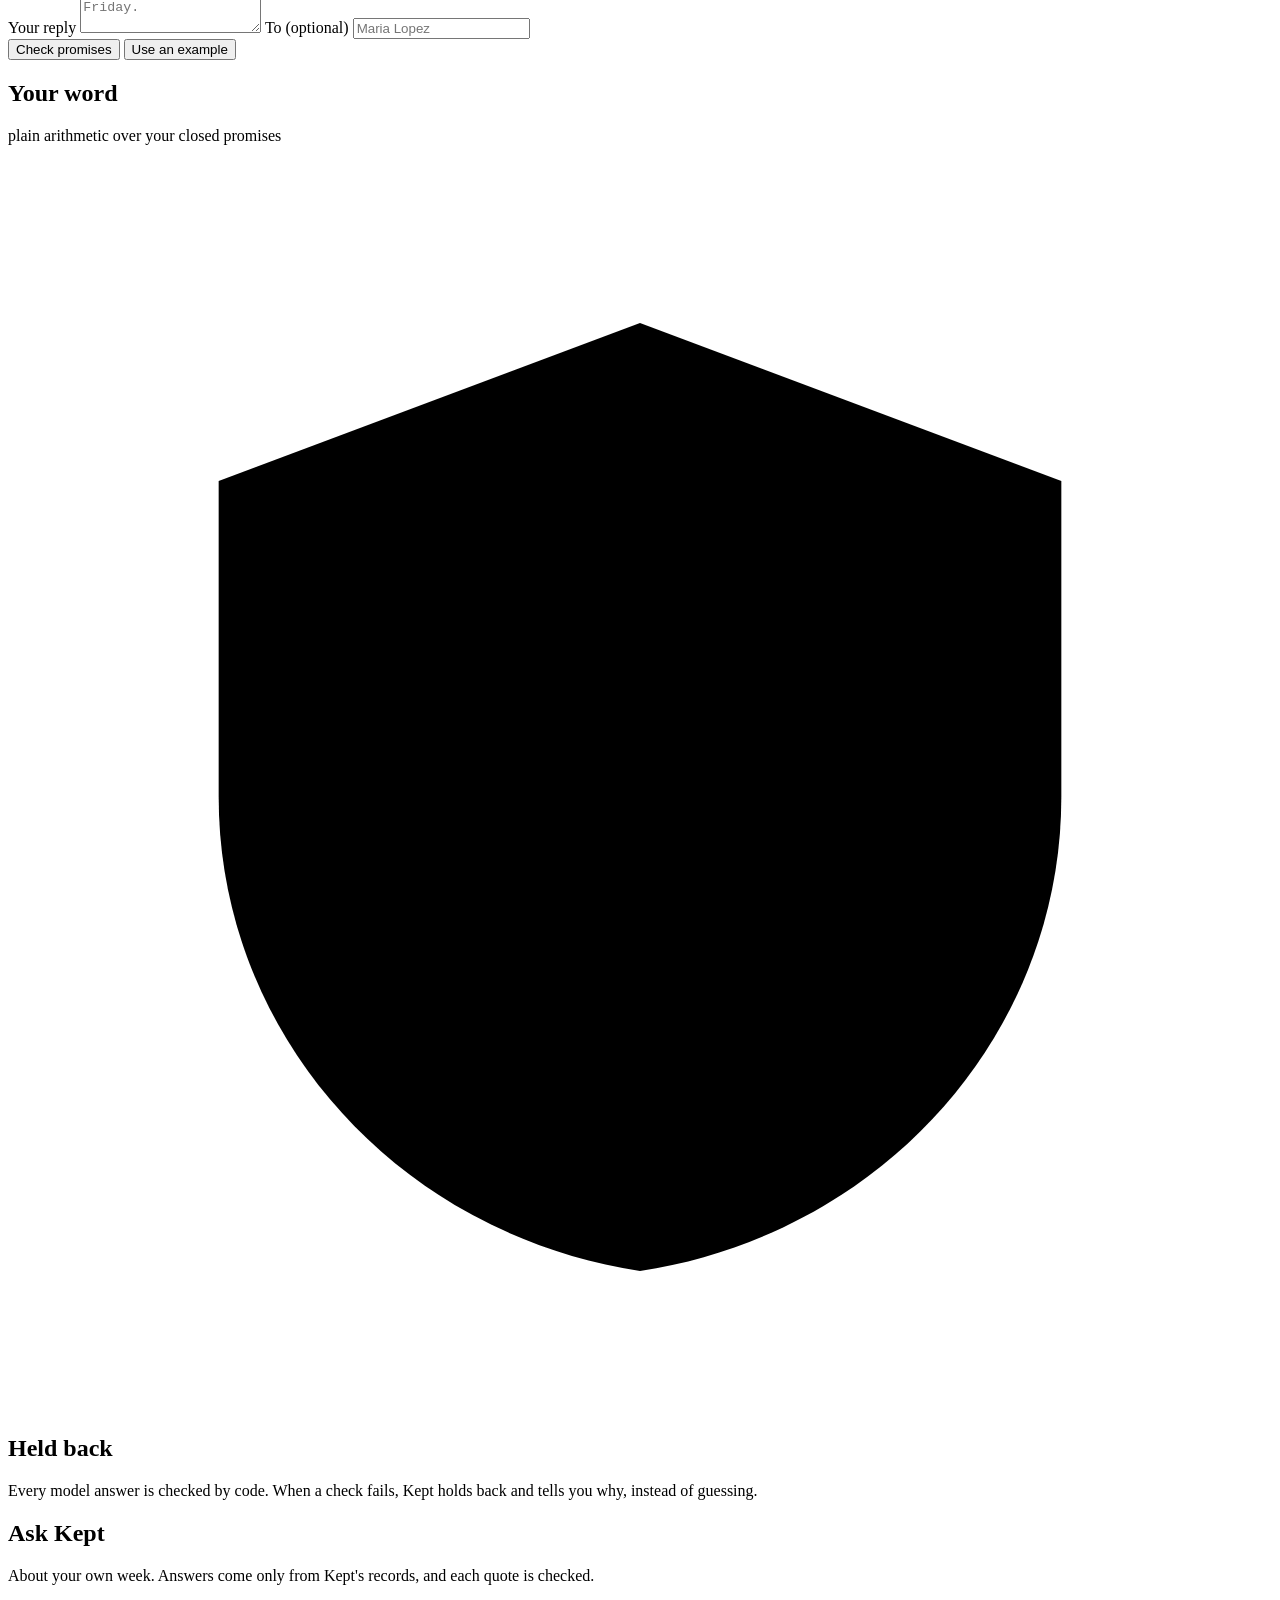
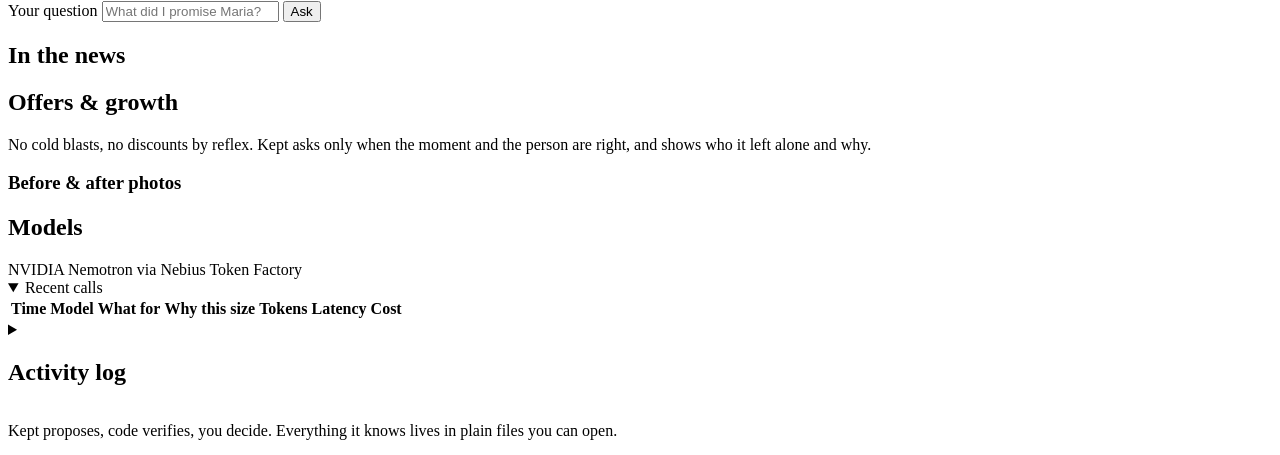
==== commit 4eae6613: "Alex's own website on the client's side; Alex's dashboard in sections Roma: the client's side should" ====
--- a/web/index.html
+++ b/web/index.html
@@ -192,21 +192,13 @@
       </a>
     </section>
 
-    <nav class="jump" aria-label="Sections">
-      <a href="#approvals">Waiting for Yes</a>
-      <a href="#precheck">Before you send</a>
-      <a href="#today">Today</a>
-      <a href="#money">Money</a>
-      <a href="#rescue" id="jump-rescue" hidden>Rescue plan</a>
-      <a href="#promises">Promises</a>
-      <a href="#scope">Scope</a>
-      <a href="#word">Your word</a>
-      <a href="#held">Held back</a>
-      <a href="#clients">Clients</a>
-      <a href="#inbox">Inbox</a>
-      <a href="#news">News</a>
-      <a href="#growth">Offers &amp; growth</a>
-      <a href="#models">Models</a>
+    <nav class="dtabs" id="tabs" aria-label="Alex's dashboard">
+      <a href="#approvals" data-tab="today">Today<span class="dtab-n" id="tab-n-today"></span></a>
+      <a href="#promises" data-tab="word">Your word</a>
+      <a href="#scope" data-tab="clients">Clients &amp; jobs</a>
+      <a href="#money" data-tab="money">Money<span class="dtab-n dtab-n-risk" id="tab-n-money" hidden>!</span></a>
+      <a href="#growth" data-tab="growth">Growth</a>
+      <a href="#models" data-tab="engine">Under the hood</a>
     </nav>
 
     <div class="layout">
@@ -292,8 +284,8 @@
           <div class="card-body">
             <p class="lede">Every promise stays here until you say what happened: done, dropped, or handed off. Overdue first.</p>
             <div class="tabs" role="tablist" aria-label="Which promises">
-              <button role="tab" type="button" id="tab-i_owe" aria-controls="ledger-panel" aria-selected="true" data-dir="i_owe">You owe <span class="tab-n" id="n-i_owe"></span></button>
-              <button role="tab" type="button" id="tab-owed_to_me" aria-controls="ledger-panel" aria-selected="false" tabindex="-1" data-dir="owed_to_me">Owed to you <span class="tab-n" id="n-owed_to_me"></span></button>
+              <button role="tab" type="button" id="tab-i_owe" aria-controls="ledger-panel" aria-selected="true" data-dir="i_owe">You owe <span class="dtab-n" id="n-i_owe"></span></button>
+              <button role="tab" type="button" id="tab-owed_to_me" aria-controls="ledger-panel" aria-selected="false" tabindex="-1" data-dir="owed_to_me">Owed to you <span class="dtab-n" id="n-owed_to_me"></span></button>
             </div>
             <div id="ledger-panel" role="tabpanel" aria-labelledby="tab-i_owe">
               <ul class="ledger" id="ledger-list"></ul>
